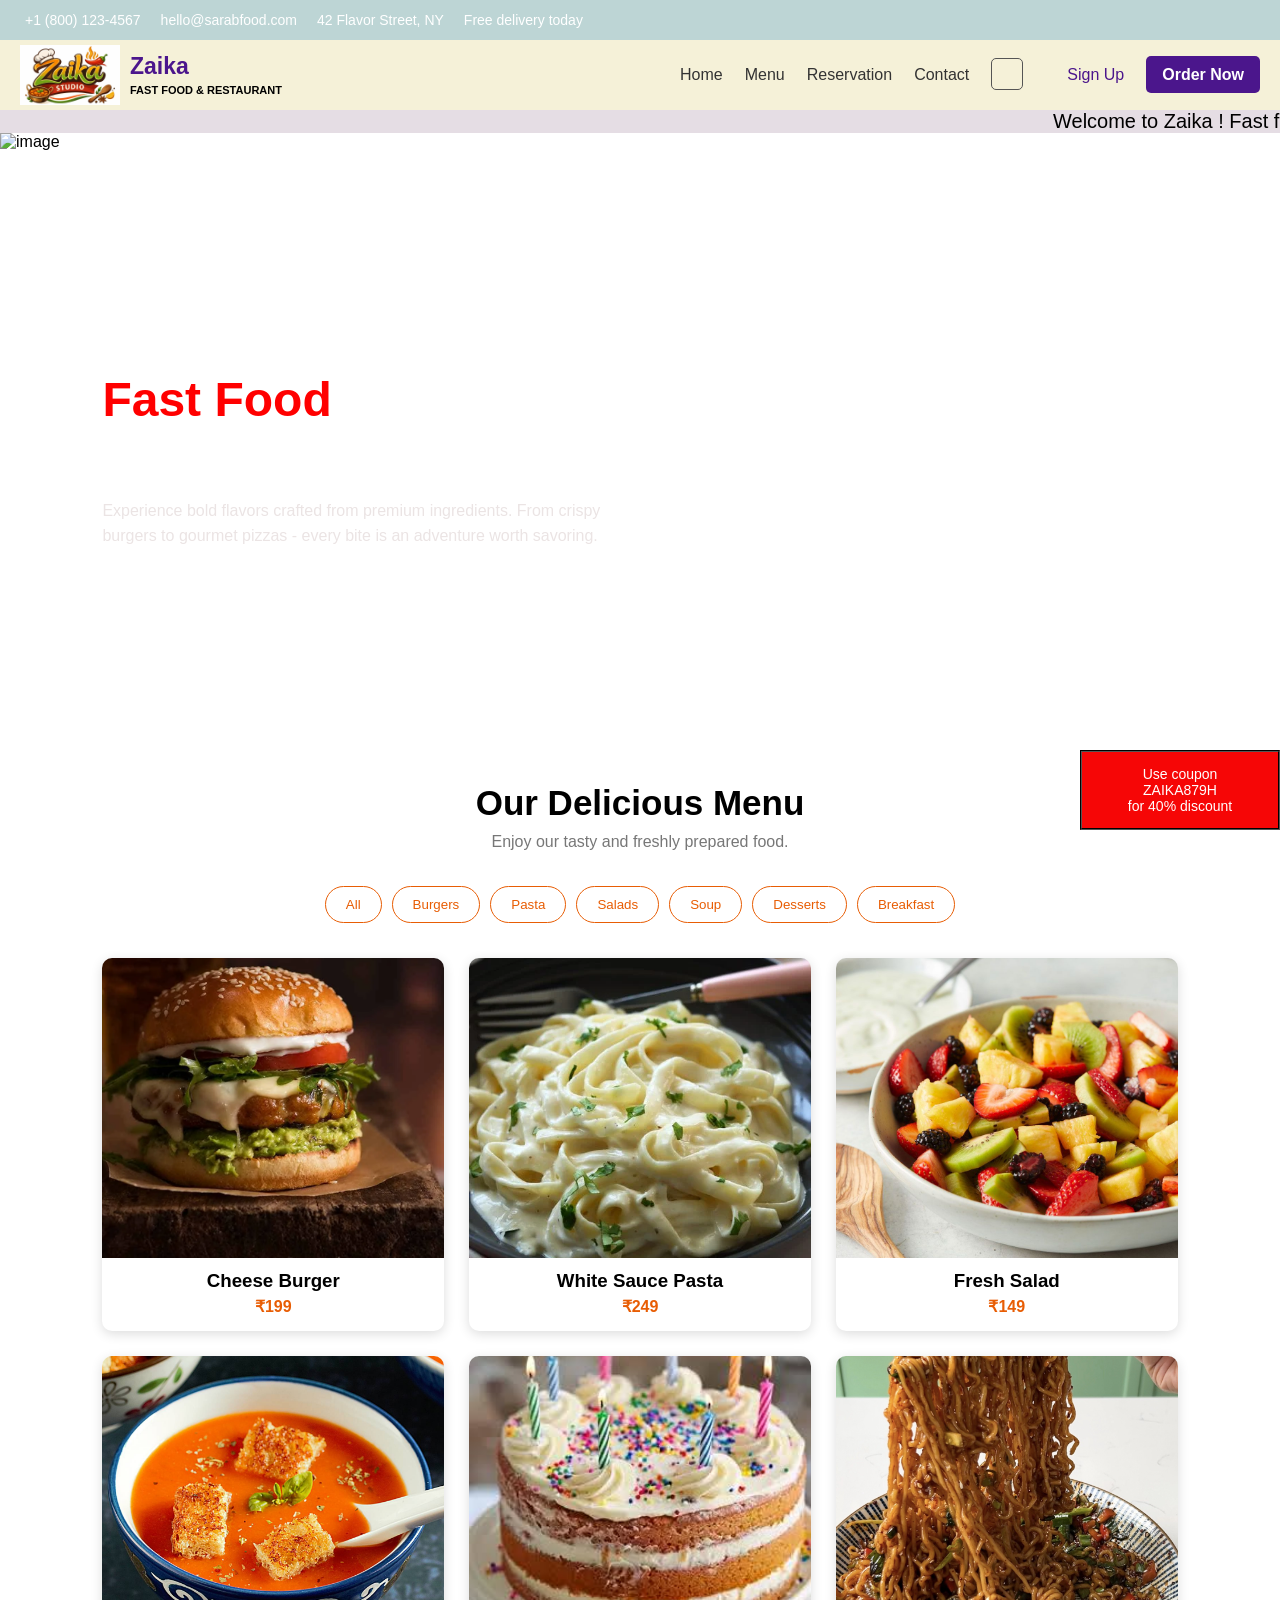
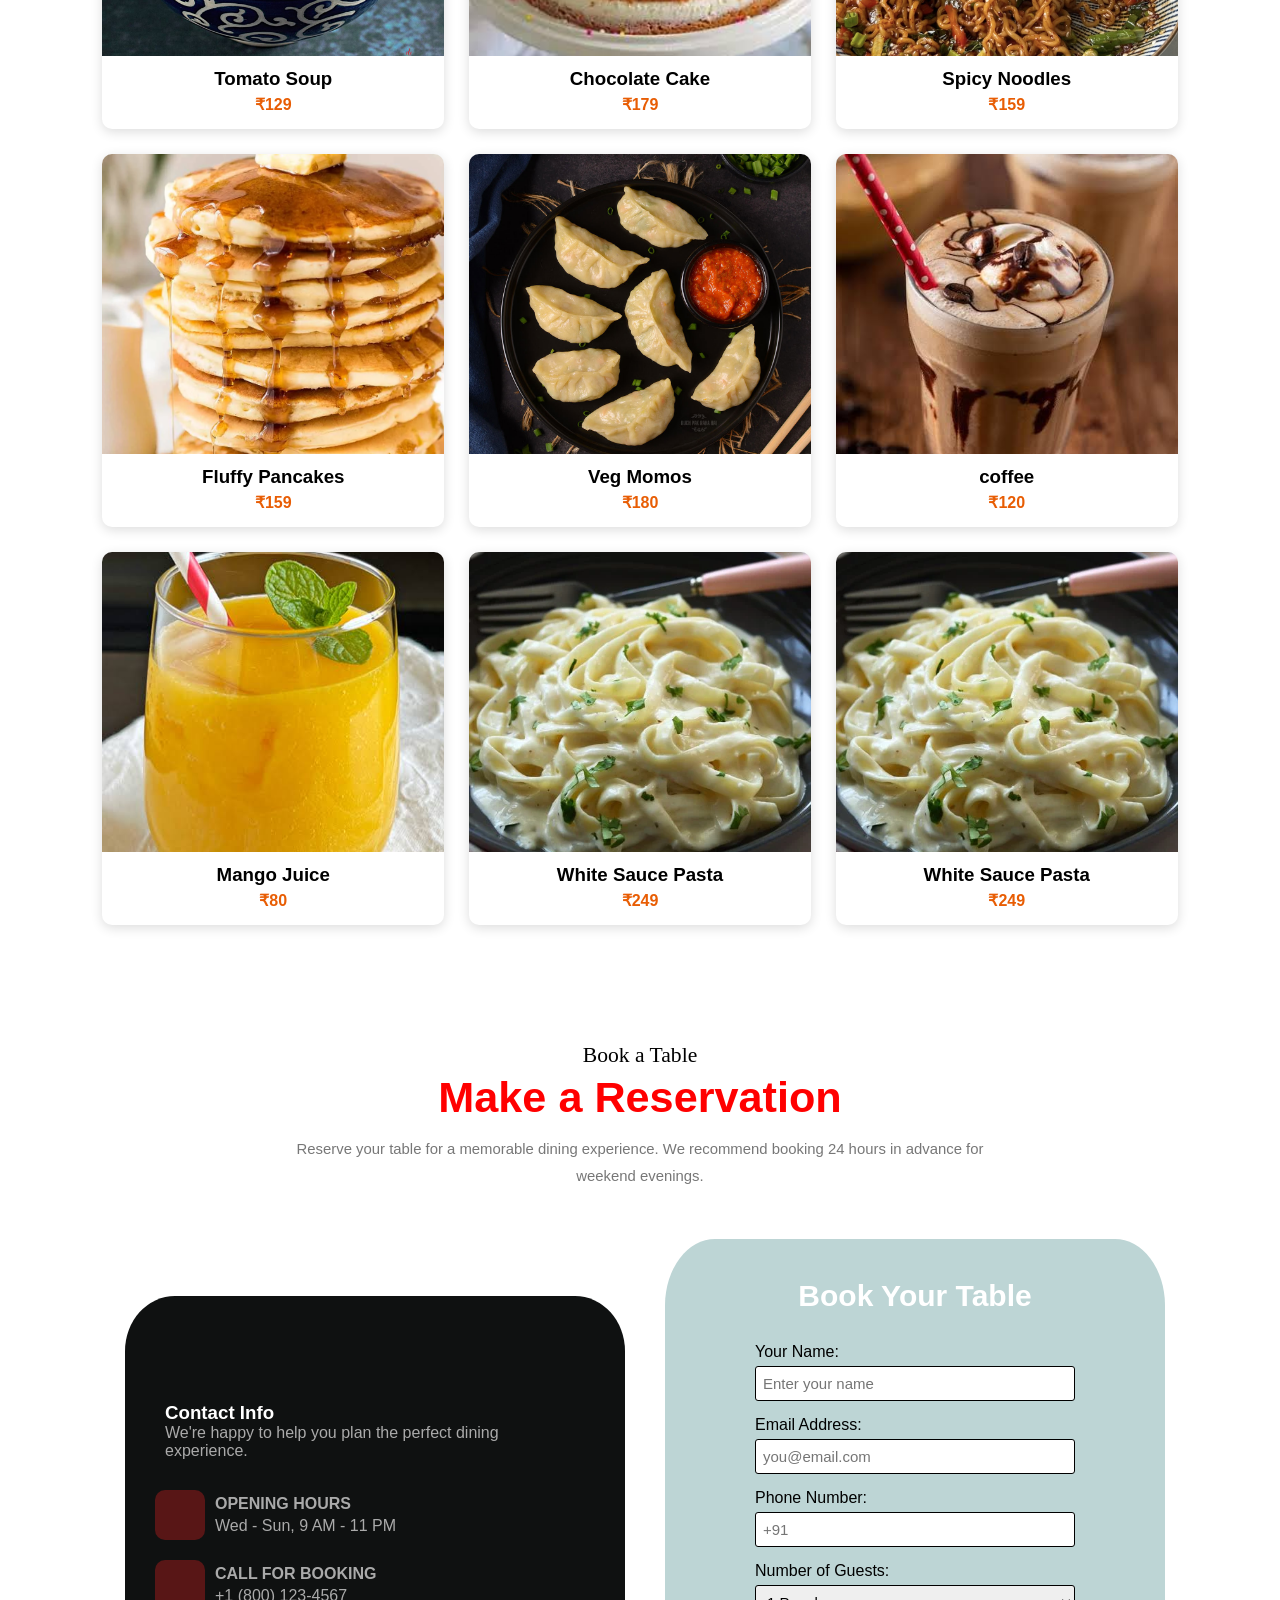
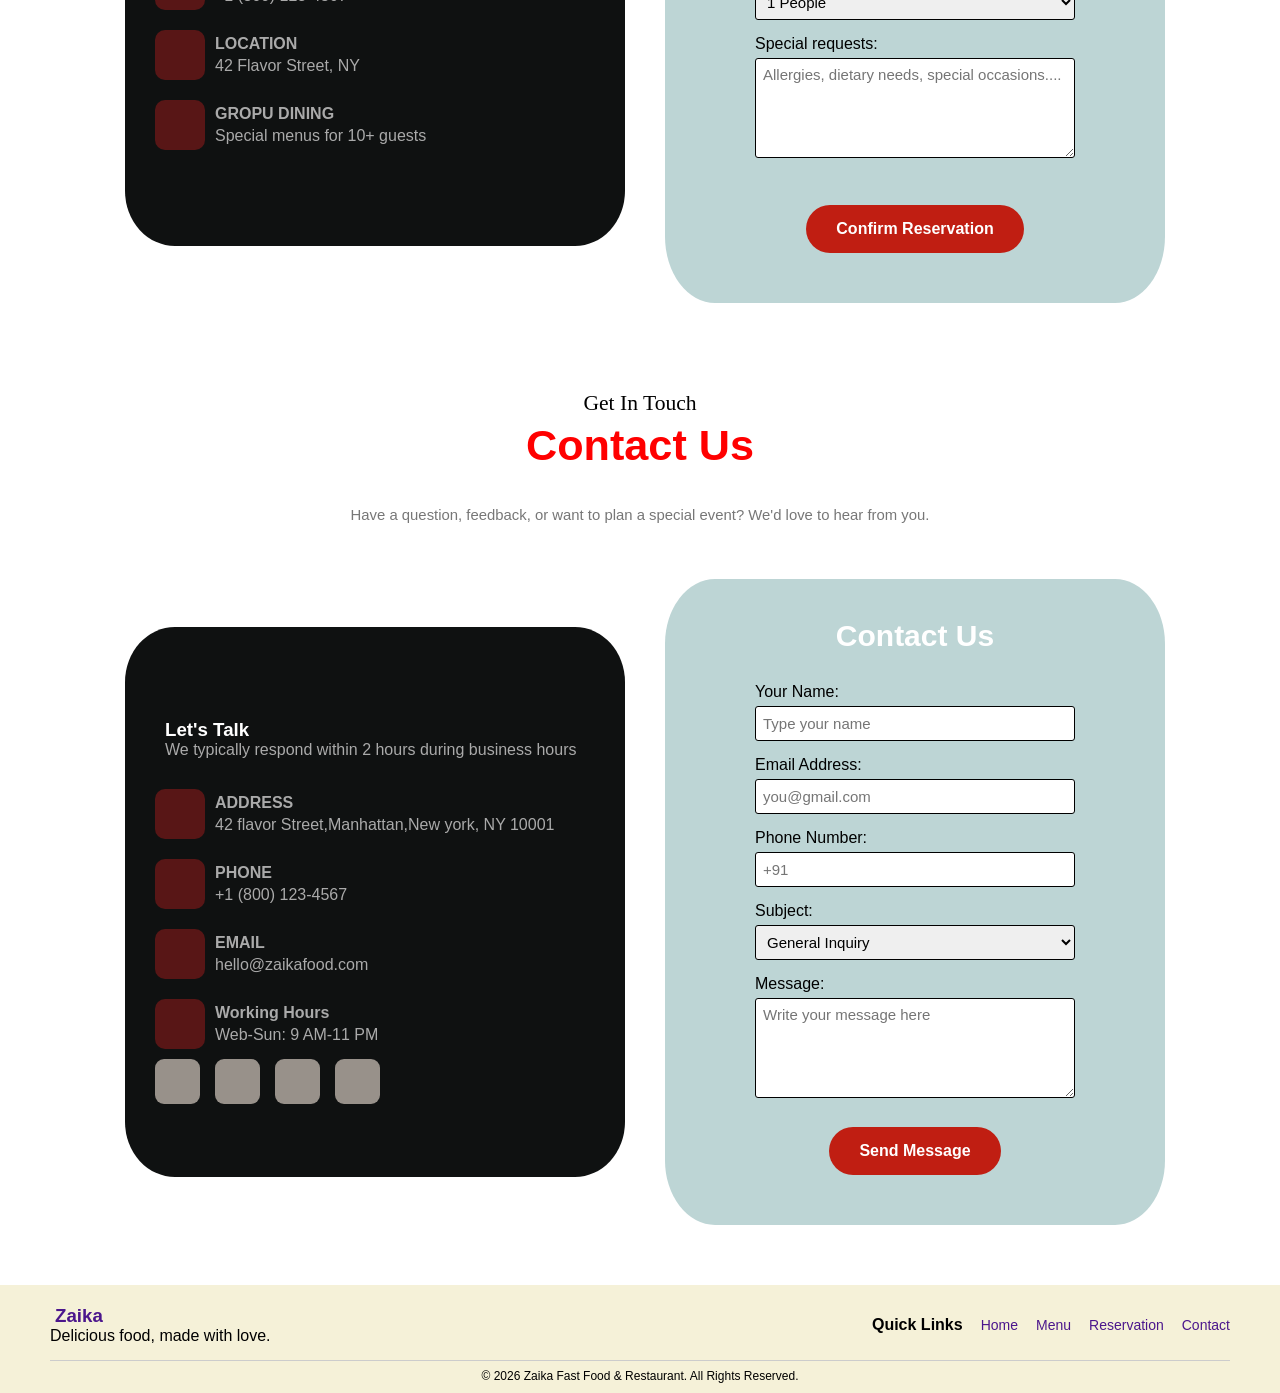
==== index.html @ ba75f05a "first commit" ====
<!DOCTYPE html>
<html lang="en">
<head>
    <meta charset="UTF-8">
    <meta name="viewport" content="width=device-width, initial-scale=1.0">
    <title>Zaika</title>
    <link rel="stylesheet" href="https://cdnjs.cloudflare.com/ajax/libs/font-awesome/7.3.1/css/all.min.css">
    <link rel="icon" href="https://zaikastudio.com/wp-content/uploads/2025/12/cropped-ziakastudio.png">
    <link rel="stylesheet" href="style2.css">
</head>
<body>

    <div class="topbar">
        <div class="container">
            <span><i class="fa-solid fa-phone"></i> +1 (800) 123-4567</span>
            <span><i class="fa-solid fa-envelope"></i> hello@sarabfood.com</span>
            <span><i class="fa-solid fa-location-dot"></i> 42 Flavor Street, NY</span>
            <span><i class="fa-solid fa-fire"></i> Free delivery today</span>
            <!-- <div id="social-icons">
                <a href="#"><i class="fa-brands fa-facebook"></i></a>
                <a href="#"><i class="fa-brands fa-instagram"></i></a>
                <a href="#"><i class="fa-brands fa-tiktok"></i></a>
                <a href="#"><i class="fa-brands fa-youtube"></i></a>
            </div> -->
        </div>
    </div>
    <nav class="navbar">
        <div class="brand">
            <div class="image"></div>
            <div>
                <h2>Zaika</h2>
                <small>FAST FOOD & RESTAURANT</small>
            </div>
        </div>
        <ul class="nav-links">
            <li><a href="#home">Home</a></li>
            <li><a href="#menu">Menu</a></li>
            <li><a href="#reservationpage">Reservation</a></li>
            <li><a href="#contactpage">Contact</a></li>
            <li><button><i class="fa-solid fa-magnifying-glass"></i></button></li>
            <li><a href="#"><i class="fa-solid fa-cart-shopping"></i></a></li>
            <li><a href="#" class="signup"><i class="fa-solid fa-user-plus"></i> Sign Up</a></li>
            <li><a href="#" class="order-btn"><i class="fa-solid fa-lock"></i> Order Now</a></li>
        </ul>
    </nav>
    <marquee behavior="" direction="" style="background-color: rgb(229, 221, 228); font-size: 20px; margin-bottom: 0px;"> Welcome to Zaika ! Fast food & Restaurant | Delicious Food | Fast Delivery | Great Taste       </marquee>
    <div id="home">
        <img src="https://static.vecteezy.com/system/resources/thumbnails/056/522/402/small/a-beautifully-arranged-dish-features-tender-meat-with-vibrant-vegetables-including-broccoli-and-orange-root-vegetables-surrounded-by-aromatic-steam-rising-from-the-plate-photo.jpeg" alt="image">
        <div id="content">
            <h1>Delicious<br> <span>Fast Food</span><br>for Every Moment</h1>
            <p>Experience bold flavors crafted from premium ingredients. From crispy burgers to gourmet pizzas - every bite is an adventure worth savoring.</p>
        </div>
    </div>
<main>
    
<section class="menu"> 
    <div id="menu"></div>
   
    <h2>Our Delicious Menu</h2>
    <p>Enjoy our tasty and freshly prepared food.</p>

    <div class="buttons">
        <button>All</button>
        <button>Burgers</button>
        <button>Pasta</button>
        <button>Salads</button>
        <button>Soup</button>
        <button>Desserts</button>
        <button>Breakfast</button>
    </div>
    <div class="food-items">
    
        <div class="food">
            <img src="photos/burger.png" alt="Burger">
            <h3>Cheese Burger</h3>
            <p>₹199</p>
        </div>
        <div class="food">
            <img src="photos/pasta.png" alt="Pasta">
            <h3>White Sauce Pasta</h3>
            <p>₹249</p>
        </div>
        <div class="food">
            <img src="photos/salad.png" alt="Salad">
            <h3>Fresh Salad</h3>
            <p>₹149</p>
        </div>
        <div class="food">
            <img src="photos/soup.png" alt="Soup">
            <h3>Tomato Soup</h3>
            <p>₹129</p>
        </div>
        <div class="food">
            <img src="photos/cake.png" alt="Cake">
            <h3>Chocolate Cake</h3>
            <p>₹179</p>
        </div>
        <div class="food">
            <img src="photos/noodles.png" alt="noodles">
            <h3>Spicy Noodles</h3>
            <p>₹159</p>
        </div>
        <div class="food">
            <img src="photos/pancake.png" alt="Pancakes">
            <h3>Fluffy Pancakes</h3>
            <p>₹159</p>
        </div>
        <div class="food">
            <img src="photos/momos.png" alt="momos">
            <h3>Veg Momos</h3>
            <p>₹180</p>
        </div>
        <div class="food">
            <img src="photos/coffee.png" alt="coffee">
            <h3>coffee</h3>
            <p>₹120</p>
        </div>
        <div class="food">
            <img src="photos/juice.png" alt="juice">
            <h3>Mango Juice</h3>
            <p>₹80</p>
        </div>
        <div class="food">
            <img src="photos/pasta.png" alt="Pasta">
            <h3>White Sauce Pasta</h3>
            <p>₹249</p>
        </div>
        <div class="food">
            <img src="photos/pasta.png" alt="Pasta">
            <h3>White Sauce Pasta</h3>
            <p>₹249</p>
        </div>
    </div>

</section>
<section>
    <div id="reservationpage">
        <div class="r_top"><br>
            <span>Book a Table</span>
            <h1>Make a Reservation</h1>
            <p>Reserve your table for a memorable dining experience. We recommend booking 24 hours in advance for weekend evenings.</p>
        </div>
        <div class="rboth">
            <div class="rbox">
                <div class="rtop">
                    <h3>Contact Info</h3>
                    <p>We're happy to help you plan the perfect dining experience.</p>
                </div>
                <div class="rinfo">
                    <div class="rinfo_icon">
                        <i class="fa-solid fa-clock"></i>
                    </div>
                    <span class="info_content">
                    <h4>OPENING HOURS</h4>
                    <P>Wed - Sun, 9 AM - 11 PM</P>
                    </span>

                </div>
                <div class="rinfo">
                    <div class="rinfo_icon">
                        <i class="fa-solid fa-phone-flip"></i>
                    </div>
                    <span class="info_content">
                    <h4>CALL FOR BOOKING</h4>
                    <P>+1 (800) 123-4567</P>
                    </span>

                </div>
                <div class="rinfo">
                    <div class="rinfo_icon">
                        <i class="fa-solid fa-location-dot"></i>
                    </div>
                    <span class="info_content">
                    <h4>LOCATION</h4>
                    <P>42 Flavor Street, NY</P>
                    </span>

                </div>
                <div class="rinfo">
                    <div class="rinfo_icon">
                        <i class="fa-solid fa-users"></i>
                    </div>
                    <span class="info_content">
                    <h4>GROPU DINING</h4>
                    <P>Special menus for 10+ guests</P>
                    </span>

                </div>

            </div>
            <div class="rform">
                <h3>Book Your Table</h3>
                <form class="rform_details">
                    <label for="name">Your Name: </label>
                    <input type="text" placeholder="Enter your name">
                    <label for="email">Email Address: </label>
                    <input type="email" placeholder="you@email.com">
                    <label for="Phone">Phone Number: </label>
                    <input type="number" placeholder="+91 ">
                    <label for="subject">Number of Guests:</label>
                    <select>
                        <option>1 People</option>
                        <option >2 People</option>
                        <option>3-4 People</option>
                        <option>5-6 People</option>
                        <option>7-10People</option>
                        <option>10+ People</option>
                    </select>
                    <!-- <label for="subject">Preffered Table:</label><br> -->
                    <!-- <select>
                        <option>Select a table</option>
                        <option >Table 101</option>
                        <option>Table 102</option>
                        <option>Table 103</option>
                        <option>Table 104</option>
                        <option>Table 105</option>
                    </select><br><br> -->
                    <label>Special requests:</label>
                    <textarea placeholder="Allergies, dietary needs, special occasions.... " style="width:320px; height:60px;"></textarea><br><br>
                    <!-- <div id="cbutton"> -->
                    <button  id="r_btn"><i class="fa-solid fa-clipboard-check"></i>Confirm Reservation</button>
                    <!-- </div> -->
                </form>

            </div>
        </div>

    </div>
</section>
<section>
    <div id="contactpage">
        <div class="contact_top"><br>
                <span>Get In Touch</span>
                <h1>Contact Us</h1><br>
                <p>Have a question, feedback, or want to plan a special event? We'd love to hear from you.</p>
        </div>
        <div class="both">
            <div class="box ">
                <div class="top">
                <h3>Let's Talk</h3>
                <p>We typically respond within 2 hours during business hours</p>
                </div>
                <div class="info">
                    <div class="info_icon">
                    <i class="fa-solid fa-location-dot"></i>
                    </div>
                    <span class="info_content">
                    <h4>ADDRESS</h4>
                    <P>42 flavor Street,Manhattan,New york, NY 10001</P>
                    </span>
                </div>
                <div class="info">
                    <div class="info_icon">
                    <i class="fa-solid fa-phone"></i></div>
                    <span class="info_content">
                    <h4>PHONE</h4>
                    <p>+1 (800) 123-4567</p>
                    </span>
                </div>
                <div class="info">
                    <div class="info_icon">
                    <i class="fa-solid fa-envelope"></i></div>
                    <span class="info_content">
                    <h4>EMAIL</h4>
                    <p>hello@zaikafood.com</p>
                    </span>
                </div>
                <div class="info">
                    <div class="info_icon">
                    <i class="fa-solid fa-clock"></i></div>
                    <span class="info_content">
                    <h4>Working Hours</h4>
                    <p>Web-Sun: 9 AM-11 PM</p>
                    </span>
                </div>
                <div class="social-icons">
                <a href="#"><i class="fa-brands fa-facebook"></i></a>
                <a href="#"><i class="fa-brands fa-instagram"></i></a>
                <a href="#"><i class="fa-brands fa-tiktok"></i></a>
                <a href="#"><i class="fa-brands fa-youtube"></i></a>
                </div>
            </div>
            <div class="form">
                <h3>Contact Us</h3>
                <form class="form_details">
    
                        <label for="name" >Your Name: </label> 
                        <input type="text" placeholder="Type your name"> 


                        <label for="email">Email Address: </label>
                        <input type="email" placeholder="you@gmail.com">
                        <label for="Phone">Phone Number: </label>
                        <input type ="tel" placeholder="+91">
                        <label for="subject" >Subject:</label>
                        <select >
                            <option>General Inquiry</option>
                            <option >Catering&Events</option>
                            <option>Feedback</option>
                            <option>Partnership</option>
                            <option>Media&Press</option>
                        </select>
                        <label >Message:</label>
                        <textarea placeholder="Write your message here" ></textarea>
                
                    

                    <!-- <div id="cbutton">/ -->
                    <button  id="btn"><i class="fa-solid fa-paper-plane" ></i>Send Message</button>
                    <!-- </div> -->
                </form>
            </div>
        </div>
    </div>
</section>
<section class="coupon">
    <div  >Use coupon<br>ZAIKA879H <br> for 40% discount</div>
</section>

</main>
<footer class="footer">
    <div class="footer-content">
        <div>
            <div class="name_icon">
            <span class="spoon"><i class="fa-solid fa-utensils"></i></span>
            <h3> Zaika</h3>
            </div>
            <p>Delicious food, made with love.</p>
        </div>
        <div class="footer-links">
            <h4>Quick Links</h4>
            <a href="#home">Home</a>
            <a href="#menu">Menu</a>
            <a href="#reservationpage">Reservation</a>
            <a href="#contactpage">Contact</a>
        </div>
    </div>
    <div class="footer-bottom">
        <p>© 2026 Zaika Fast Food & Restaurant. All Rights Reserved.</p>
    </div>
</footer>
</body>
</html>
---- style2.css ----
/* =========================================
   BASIC RESET
========================================= */

* {
    margin: 0;
    padding: 0;
    box-sizing: border-box;
    font-family: Arial, sans-serif;
}

html {
    scroll-behavior: smooth;
}

body {
    overflow-x: hidden;
}


/* =========================================
   TOP BAR
========================================= */

.topbar {
    background: #bdd5d5;
    min-height: 40px;
    color: white;
}

.container {
    min-height: 40px;
    display: flex;
    align-items: center;
    gap: 20px;
    padding: 0 25px;
    flex-wrap: wrap;
}

.container span {
    font-size: 14px;
}


/* =========================================
   SOCIAL ICONS
========================================= */

.social-icons {
    display: flex;
    gap: 15px;
    margin-left: 10px;
}

.social-icons a {
    width: 45px;
    height: 45px;
    background-color: #98918a;
    color: white;

    display: flex;
    justify-content: center;
    align-items: center;

    text-decoration: none;
    border-radius: 20%;
    font-size: 20px;

    transition: all 0.3s ease;
}

.social-icons a:hover {
    background-color: #333;
    transform: translateY(-5px);
}


/* =========================================
   NAVBAR
========================================= */

.navbar {
    min-height: 70px;
    padding: 0 20px;
    background: #f5f1d8;

    display: flex;
    align-items: center;
    justify-content: space-between;

    position: sticky;
    top: 0;
    z-index: 1000;
}

.brand {
    display: flex;
    align-items: center;
    gap: 10px;
    flex-shrink: 0;
}

.image {
    width: 100px;
    height: 60px;
    background: url("photos/logo.png");
    background-size: cover;
    background-position: center;
    background-repeat: no-repeat;
}

.brand h2 {
    color: #4b168c;
    font-size: 23px;
}

.brand small {
    font-size: 11px;
    font-weight: bold;
}

.nav-links {
    display: flex;
    align-items: center;
    gap: 22px;
    list-style: none;
    flex-wrap: wrap;
    justify-content: flex-end;
}

.nav-links a {
    color: #333;
    text-decoration: none;
    font-size: 16px;
    white-space: nowrap;
}

.nav-links a:hover {
    color: #e85d04;
}

.nav-links button {
    width: 32px;
    height: 32px;
    background: none;
    border: 1px solid #555;
    border-radius: 5px;
    cursor: pointer;
}

.signup {
    color: #4b168c !important;
}

.order-btn {
    background: #4b168c;
    color: white !important;
    padding: 10px 16px;
    border-radius: 5px;
    font-weight: bold;
}


/* =========================================
   MARQUEE
========================================= */

marquee {
    display: block;
    width: 100%;
    overflow: hidden;
}


/* =========================================
   HOME / HERO SECTION
========================================= */

#home {
    height: 600px;
    width: 100%;
    position: relative;
    overflow: hidden;
}

#home img {
    height: 600px;
    width: 100%;
    object-fit: cover;
    object-position: center;
    display: block;
}

#content {
    position: absolute;
    top: 50%;
    left: 8%;
    transform: translateY(-50%);

    color: white;
    width: 500px;
    max-width: 85%;

    z-index: 2;
}

#content h1 {
    font-size: 48px;
    line-height: 1.15;
}

#content span {
    color: red;
}

#content p {
    color: #ebe4e4;
    margin-top: 15px;
    font-size: 16px;
    line-height: 1.6;
}


/* =========================================
   MENU SECTION
========================================= */

.menu {
    text-align: center;
    padding: 50px 8%;
}

.menu h2 {
    font-size: 35px;
    margin-bottom: 10px;
}

.menu > p {
    color: #777;
}

.buttons {
    margin: 30px 0;
    display: flex;
    justify-content: center;
    flex-wrap: wrap;
}

.buttons button {
    padding: 10px 20px;
    margin: 5px;
    border: 1px solid #e85d04;
    background: white;
    color: #e85d04;
    border-radius: 20px;
    cursor: pointer;
    transition: 0.3s;
}

.buttons button:hover {
    background: #e85d04;
    color: white;
}


/* =========================================
   FOOD ITEMS
========================================= */

.food-items {
    display: grid;
    grid-template-columns: repeat(3, 1fr);
    gap: 25px;
}

.food {
    overflow: hidden;
    padding-bottom: 15px;
    border-radius: 10px;
    box-shadow: 0 3px 12px #ddd;
    transition: 0.3s ease-in-out;
    background: white;
}

.food:hover {
    box-shadow: 0px 0px 10px 3px rgb(98, 84, 84);
    transform: translateY(-10px);
}

.food img {
    width: 100%;
    height: 300px;
    object-fit: cover;
    display: block;
}

.food h3 {
    margin: 12px 0 5px;
}

.food p {
    color: #e85d04;
    font-weight: bold;
}


/* =========================================
   COUPON
========================================= */

.coupon {
    position: fixed;
    right: 0;
    bottom: 70px;

    height: 80px;
    width: 200px;

    background-color: #f60606;
    color: white;

    display: flex;
    justify-content: center;
    align-items: center;

    text-align: center;

    border: 2px solid black;
    border-style: groove;

    z-index: 999;
}

.coupon div {
    font-size: 14px;
}


/* =========================================
   CONTACT + RESERVATION SECTIONS
========================================= */

#contactpage,
#reservationpage {
    width: 100%;
    min-height: 900px;
}

.both,
.rboth {
    width: 100%;
    min-height: 600px;

    display: flex;
    gap: 30px;
    align-items: center;
    justify-content: center;

    padding: 20px 5%;
}


/* =========================================
   LEFT INFORMATION BOX
========================================= */

.box,
.rbox {
    background-color: #0f1111;

    min-height: 550px;
    width: 500px;
    max-width: 100%;

    margin: 10px;

    border-radius: 10%;
    color: white;

    padding: 20px;

    display: flex;
    flex-direction: column;
    justify-content: center;
}

.box p,
.rbox p {
    color: #aaa;
}


/* =========================================
   CONTACT / RESERVATION HEADINGS
========================================= */

.contact_top,
.r_top {
    text-align: center;
    padding: 50px 20px 30px;
}

.contact_top h1,
.r_top h1 {
    font-size: clamp(1.9rem, 4vw, 2.7rem);
    font-weight: 900;
    line-height: 1.2;
    margin-bottom: 12px;
    color: red;
}

.contact_top span,
.r_top span {
    font-family: "Dancing Script", cursive;
    font-size: 1.35rem;
    color: var(--primary);
    display: block;
    margin-bottom: 4px;
}

.contact_top p,
.r_top p {
    color: #777;
    font-size: 0.93rem;
    line-height: 1.8;

    max-width: 700px;
    margin: auto;
}


/* =========================================
   INFORMATION ITEMS
========================================= */

.info,
.rinfo {
    display: flex;
    padding: 10px;
    align-items: center;
}

.info_icon i,
.rinfo_icon i {
    width: 50px;
    height: 50px;

    background-color: rgb(88, 22, 22);
    color: rgb(179, 8, 8);

    display: flex;
    justify-content: center;
    align-items: center;

    border-radius: 20%;
    font-size: 20px;

    margin-right: 10px;
}

.info_content {
    min-width: 0;
}

.info_content h4,
.rinfo_content h4 {
    color: #aaa;
    margin-bottom: 4px;
}

.info_content p,
.rinfo .info_content p {
    word-break: break-word;
}

.top,
.rtop {
    padding: 20px;
}


/* =========================================
   SOCIAL ICON SECTION
========================================= */

#social-icons {
    display: flex;
    gap: 20px;
    margin-left: 0;
    flex-wrap: wrap;
}


/* =========================================
   CONTACT / RESERVATION FORM BOX
========================================= */

.rform,
.form {
    background-color: #bdd5d5;

    /* min-height: 550px; */
    min-height: 450px;
    width: 500px;
    max-width: 100%;

    border-radius: 10%;

    padding: 20px;
}

.form h3,
.rform h3 {
    text-align: center;
    margin: 20px 10px 30px;

    font-size: 30px;
    font-weight: 700;
    color: white;
}


/* =========================================
   FORMS
========================================= */

.form_details,
.rform_details {
    width: 100%;
    max-width: 320px;
    margin: 10px auto 30px;
}

.form_details label,
.rform_details label {
    display: block;
    margin-bottom: 5px;
}

.form_details input,
.form_details select,
.form_details textarea,
.rform_details input,
.rform_details select,
.rform_details textarea {
    width: 100%;
    height: 35px;

    font-size: 15px;
    padding: 7px;

    border: 1px solid black;
    margin-bottom: 15px;

    border-radius: 3px;
}

.form_details textarea,
.rform_details textarea {
    min-height: 100px;
    resize: vertical;
}


/* =========================================
   BUTTONS
========================================= */

#btn,
#r_btn {
    background-color: #c01e12;

    border: none;
    color: white;

    font-size: 16px;

    border-radius: 50px;
    padding: 15px 30px;

    font-weight: 600;

    display: block;

    margin: 10px auto;

    cursor: pointer;

    transition: 0.3s;
}

#btn:hover,
#r_btn:hover {
    background-color: #8f160d;
    transform: translateY(-2px);
}

#cbutton a {
    color: white;
    text-decoration: none;
}


/* =========================================
   FOOTER
========================================= */

.footer {
    margin-top: 40px;
    padding: 20px 50px 10px;
    background: #f5f1d8;
}

.footer-content {
    display: flex;
    justify-content: space-between;
    align-items: center;
    gap: 30px;
}

.footer h3 {
    color: #4b168c;
}

.footer-links {
    display: flex;
    gap: 18px;
    align-items: center;
    flex-wrap: wrap;
}

.footer-links a {
    color: #4b168c;
    text-decoration: none;
    font-size: 14px;
}

.footer-links a:hover {
    color: #e85d04;
}

.footer-bottom {
    border-top: 1px solid #ccc;
    margin-top: 15px;
    padding-top: 8px;

    text-align: center;
    font-size: 12px;
}

.name_icon {
    display: flex;
    align-items: center;
    gap: 5px;
}

.spoon {
    color: #bab5b5;
}


/* =========================================
   LARGE TABLET / SMALL LAPTOP
   1200px and below
========================================= */

@media (max-width: 1200px) {

    .navbar {
        padding: 0 15px;
    }

    .nav-links {
        gap: 15px;
    }

    .food-items {
        grid-template-columns: repeat(3, 1fr);
    }

    .both,
    .rboth {
        padding: 20px 3%;
        gap: 20px;
    }

    .box,
    .rbox,
    .form,
    .rform {
        width: 48%;
    }

}


/* =========================================
   TABLET
   768px - 991px
========================================= */

@media (max-width: 991px) {

    /* ---------- TOPBAR ---------- */

    .container {
        justify-content: center;
        gap: 12px;
        padding: 5px 15px;
    }

    .container span {
        font-size: 12px;
    }


    /* ---------- NAVBAR ---------- */

    .navbar {
        min-height: auto;
        padding: 10px 15px;

        flex-wrap: wrap;
        gap: 10px;
    }

    .brand {
        width: 100%;
        justify-content: center;
    }

    .nav-links {
        width: 100%;
        justify-content: center;
        gap: 12px;
    }

    .nav-links a {
        font-size: 14px;
    }

    .order-btn {
        padding: 8px 12px;
    }


    /* ---------- HERO ---------- */

    #home {
        height: 500px;
    }

    #home img {
        height: 500px;
    }

    #content {
        left: 7%;
        width: 80%;
    }

    #content h1 {
        font-size: 40px;
    }


    /* ---------- MENU ---------- */

    .menu {
        padding: 45px 5%;
    }

    .menu h2 {
        font-size: 32px;
    }

    .food-items {
        grid-template-columns: repeat(2, 1fr);
        gap: 20px;
    }

    .food img {
        height: 260px;
    }


    /* ---------- CONTACT + RESERVATION ---------- */

    .both,
    .rboth {
        gap: 20px;
        padding: 20px;
    }

    .box,
    .rbox {
        width: 48%;
        min-height: 500px;
        margin: 0;
    }

    .form,
    .rform {
        width: 48%;
        min-height: 500px;
        padding: 20px;
    }

    .form_details,
    .rform_details {
        width: 90%;
        max-width: 320px;
        margin: 10px auto 30px;
    }

    .form_details input,
    .form_details select,
    .form_details textarea,
    .rform_details input,
    .rform_details select,
    .rform_details textarea {
        width: 100%;
    }

    #btn,
    #r_btn {
        padding: 12px 20px;
        font-size: 14px;
    }


    /* ---------- COUPON ---------- */

    .coupon {
        width: 170px;
        height: 70px;
        font-size: 13px;
        bottom: 25px;
    }


    /* ---------- FOOTER ---------- */

    .footer {
        padding: 20px 30px 10px;
    }
}


/* =========================================
   MOBILE
   767px and below
========================================= */

@media (max-width: 767px) {

    /* ---------- TOPBAR ---------- */

    .topbar {
        min-height: auto;
    }

    .container {
        min-height: auto;
        padding: 8px 10px;

        justify-content: center;
        gap: 6px 12px;
    }

    .container span {
        font-size: 10px;
    }


    /* ---------- NAVBAR ---------- */

    .navbar {
        padding: 8px 10px;
        gap: 10px;

        position: sticky;
        top: 0;
    }

    .brand {
        width: 100%;
        justify-content: center;
    }

    .image {
        width: 70px;
        height: 48px;
    }

    .brand h2 {
        font-size: 20px;
    }

    .brand small {
        font-size: 9px;
    }

    .nav-links {
        width: 100%;

        display: flex;
        justify-content: center;
        align-items: center;

        gap: 7px 12px;
        flex-wrap: wrap;
    }

    .nav-links a {
        font-size: 12px;
    }

    .nav-links button {
        width: 28px;
        height: 28px;
    }

    .order-btn {
        padding: 7px 10px;
        font-size: 12px;
    }


    /* ---------- MARQUEE ---------- */

    marquee {
        font-size: 15px !important;
        line-height: 30px;
    }


    /* ---------- HERO ---------- */

    #home {
        height: 430px;
    }

    #home img {
        height: 430px;
        object-fit: cover;
    }

    #content {
        left: 5%;
        width: 90%;
        max-width: 90%;
        top: 50%;
    }

    #content h1 {
        font-size: 32px;
        line-height: 1.15;
    }

    #content p {
        font-size: 13px;
        line-height: 1.5;
        margin-top: 12px;
    }


    /* ---------- MENU ---------- */

    .menu {
        padding: 40px 5%;
    }

    .menu h2 {
        font-size: 28px;
    }

    .menu > p {
        font-size: 14px;
    }

    .buttons {
        margin: 20px 0;
        gap: 3px;
    }

    .buttons button {
        padding: 8px 14px;
        margin: 3px;
        font-size: 13px;
    }

    .food-items {
        grid-template-columns: 1fr;
        gap: 20px;
    }

    .food img {
        height: 250px;
    }


    /* ---------- COUPON ---------- */

    .coupon {
        width: 145px;
        height: 60px;

        right: 0;
        bottom: 15px;

        font-size: 11px;

        border-width: 1px;
    }

    .coupon div {
        font-size: 11px;
    }


    /* ---------- CONTACT + RESERVATION ---------- */

    #contactpage,
    #reservationpage {
        min-height: auto;
    }

    .contact_top,
    .r_top {
        padding: 40px 15px 20px;
    }

    .contact_top h1,
    .r_top h1 {
        font-size: 30px;
    }

    .contact_top span,
    .r_top span {
        font-size: 20px;
    }

    .contact_top p,
    .r_top p {
        font-size: 13px;
        line-height: 1.6;
    }

    .both,
    .rboth {
        min-height: auto;

        display: flex;
        flex-direction: column;

        gap: 25px;

        padding: 20px 5%;
    }


    /* ---------- INFORMATION BOX ---------- */

    .box,
    .rbox {
        width: 100%;
        max-width: 500px;

        min-height: auto;
        margin: 0;

        border-radius: 25px;

        padding: 25px 20px;
    }

    .top,
    .rtop {
        padding: 10px;
    }

    .info,
    .rinfo {
        padding: 9px 0;
    }

    .info_icon i,
    .rinfo_icon i {
        width: 42px;
        height: 42px;
        font-size: 17px;
        flex-shrink: 0;
    }

    .info_content h4,
    .rinfo_content h4 {
        font-size: 13px;
    }

    .info_content p,
    .rinfo_content p {
        font-size: 13px;
        line-height: 1.4;
    }


    /* ---------- FORM BOX ---------- */

    .form,
    .rform {
        width: 100%;
        max-width: 500px;

        min-width: 0;
        min-height: auto;

        border-radius: 25px;

        padding: 20px;
    }

    .form h3,
    .rform h3 {
        font-size: 25px;
        margin: 10px 10px 25px;
    }

    .form_details,
    .rform_details {
        width: 100%;
        max-width: 100%;

        margin: 10px auto 25px;

        position: static;
    }

    .form_details input,
    .form_details select,
    .form_details textarea,
    .rform_details input,
    .rform_details select,
    .rform_details textarea {
        width: 100%;
        max-width: 100%;
    }

    .form_details textarea,
    .rform_details textarea {
        min-height: 100px;
    }

    /* Your HTML has inline width on reservation textarea.
       !important is used here so it becomes responsive. */

    .rform_details textarea {
        width: 100% !important;
        height: 100px !important;
    }


    /* ---------- BUTTONS ---------- */

    #btn,
    #r_btn {
        width: 100%;
        max-width: 280px;

        justify-content: center;
        align-items: center;

        margin: 10px auto;

        padding: 13px 15px;
        font-size: 14px;
    }


    /* ---------- SOCIAL ICONS ---------- */

    #social-icons,
    .social-icons {
        justify-content: center;
        flex-wrap: wrap;
    }


    /* ---------- FOOTER ---------- */

    .footer {
        padding: 25px 15px 10px;
        margin-top: 30px;
    }

    .footer-content {
        flex-direction: column;
        text-align: center;
        gap: 20px;
    }

    .footer-links {
        justify-content: center;
        gap: 12px;
        flex-wrap: wrap;
    }

    .footer-links a {
        font-size: 13px;
    }

    .footer-bottom {
        font-size: 10px;
        line-height: 1.5;
    }
}


/* =========================================
   SMALL MOBILE
   480px and below
========================================= */

@media (max-width: 480px) {

    /* ---------- TOPBAR ---------- */

    .container {
        padding: 6px 5px;
        gap: 5px 8px;
    }

    .container span {
        font-size: 9px;
    }


    /* ---------- NAVBAR ---------- */

    .navbar {
        padding: 7px 5px;
    }

    .image {
        width: 60px;
        height: 42px;
    }

    .brand h2 {
        font-size: 18px;
    }

    .brand small {
        font-size: 8px;
    }

    .nav-links {
        gap: 6px 8px;
    }

    .nav-links a {
        font-size: 11px;
    }

    .nav-links button {
        width: 26px;
        height: 26px;
    }

    .order-btn {
        padding: 6px 8px;
        font-size: 11px;
    }


    /* ---------- MARQUEE ---------- */

    marquee {
        font-size: 13px !important;
        line-height: 27px;
    }


    /* ---------- HERO ---------- */

    #home,
    #home img {
        height: 380px;
    }

    #content {
        left: 5%;
        width: 90%;
    }

    #content h1 {
        font-size: 26px;
    }

    #content p {
        font-size: 12px;
        line-height: 1.5;
    }


    /* ---------- MENU ---------- */

    .menu {
        padding: 30px 4%;
    }

    .menu h2 {
        font-size: 25px;
    }

    .menu > p {
        font-size: 13px;
    }

    .buttons {
        gap: 2px;
    }

    .buttons button {
        padding: 7px 10px;
        font-size: 11px;
        margin: 3px 2px;
    }

    .food-items {
        gap: 18px;
    }

    .food img {
        height: 220px;
    }

    .food h3 {
        font-size: 17px;
    }

    .food p {
        font-size: 14px;
    }


    /* ---------- COUPON ---------- */

    .coupon {
        width: 120px;
        height: 52px;

        bottom: 10px;

        font-size: 9px;
    }

    .coupon div {
        font-size: 9px;
    }


    /* ---------- CONTACT / RESERVATION ---------- */

    .contact_top,
    .r_top {
        padding: 30px 12px 15px;
    }

    .contact_top h1,
    .r_top h1 {
        font-size: 26px;
    }

    .contact_top p,
    .r_top p {
        font-size: 12px;
    }

    .both,
    .rboth {
        padding: 15px 4%;
        gap: 20px;
    }


    /* ---------- INFO BOX ---------- */

    .box,
    .rbox {
        padding: 20px 15px;
        border-radius: 20px;
    }

    .box h3,
    .rbox h3 {
        font-size: 19px;
    }

    .box p,
    .rbox p {
        font-size: 13px;
        line-height: 1.5;
    }

    .info,
    .rinfo {
        padding: 8px 0;
    }

    .info_icon i,
    .rinfo_icon i {
        width: 38px;
        height: 38px;
        font-size: 15px;
        margin-right: 8px;
    }

    .info_content h4,
    .rinfo_content h4 {
        font-size: 11px;
    }

    .info_content p,
    .rinfo_content p {
        font-size: 11px;
    }


    /* ---------- FORMS ---------- */

    .form,
    .rform {
        padding: 18px 12px;
        border-radius: 20px;
    }

    .form h3,
    .rform h3 {
        font-size: 22px;
        margin-bottom: 20px;
    }

    .form_details,
    .rform_details {
        width: 100%;
    }

    .form_details label,
    .rform_details label {
        font-size: 13px;
    }

    .form_details input,
    .form_details select,
    .form_details textarea,
    .rform_details input,
    .rform_details select,
    .rform_details textarea {
        font-size: 13px;
    }

    #btn,
    #r_btn {
        width: 100%;
        max-width: 240px;
        font-size: 13px;
        padding: 12px 10px;
    }


    /* ---------- FOOTER ---------- */

    .footer {
        padding: 20px 10px 8px;
    }

    .footer-links {
        gap: 8px;
    }

    .footer-links a {
        font-size: 11px;
    }

    .footer-bottom {
        font-size: 9px;
    }
}


/* =========================================
   VERY SMALL PHONES
   360px and below
========================================= */

@media (max-width: 360px) {

    .container span {
        font-size: 8px;
    }

    .brand h2 {
        font-size: 16px;
    }

    .brand small {
        font-size: 7px;
    }

    .nav-links {
        gap: 5px;
    }

    .nav-links a {
        font-size: 10px;
    }

    .order-btn {
        padding: 5px 6px;
        font-size: 10px;
    }

    #home,
    #home img {
        height: 350px;
    }

    #content h1 {
        font-size: 23px;
    }

    #content p {
        font-size: 11px;
    }

    .menu h2 {
        font-size: 22px;
    }

    .buttons button {
        padding: 6px 8px;
        font-size: 10px;
    }

    .food img {
        height: 200px;
    }

    .coupon {
        width: 105px;
        height: 48px;
    }

    .coupon div {
        font-size: 8px;
    }
}
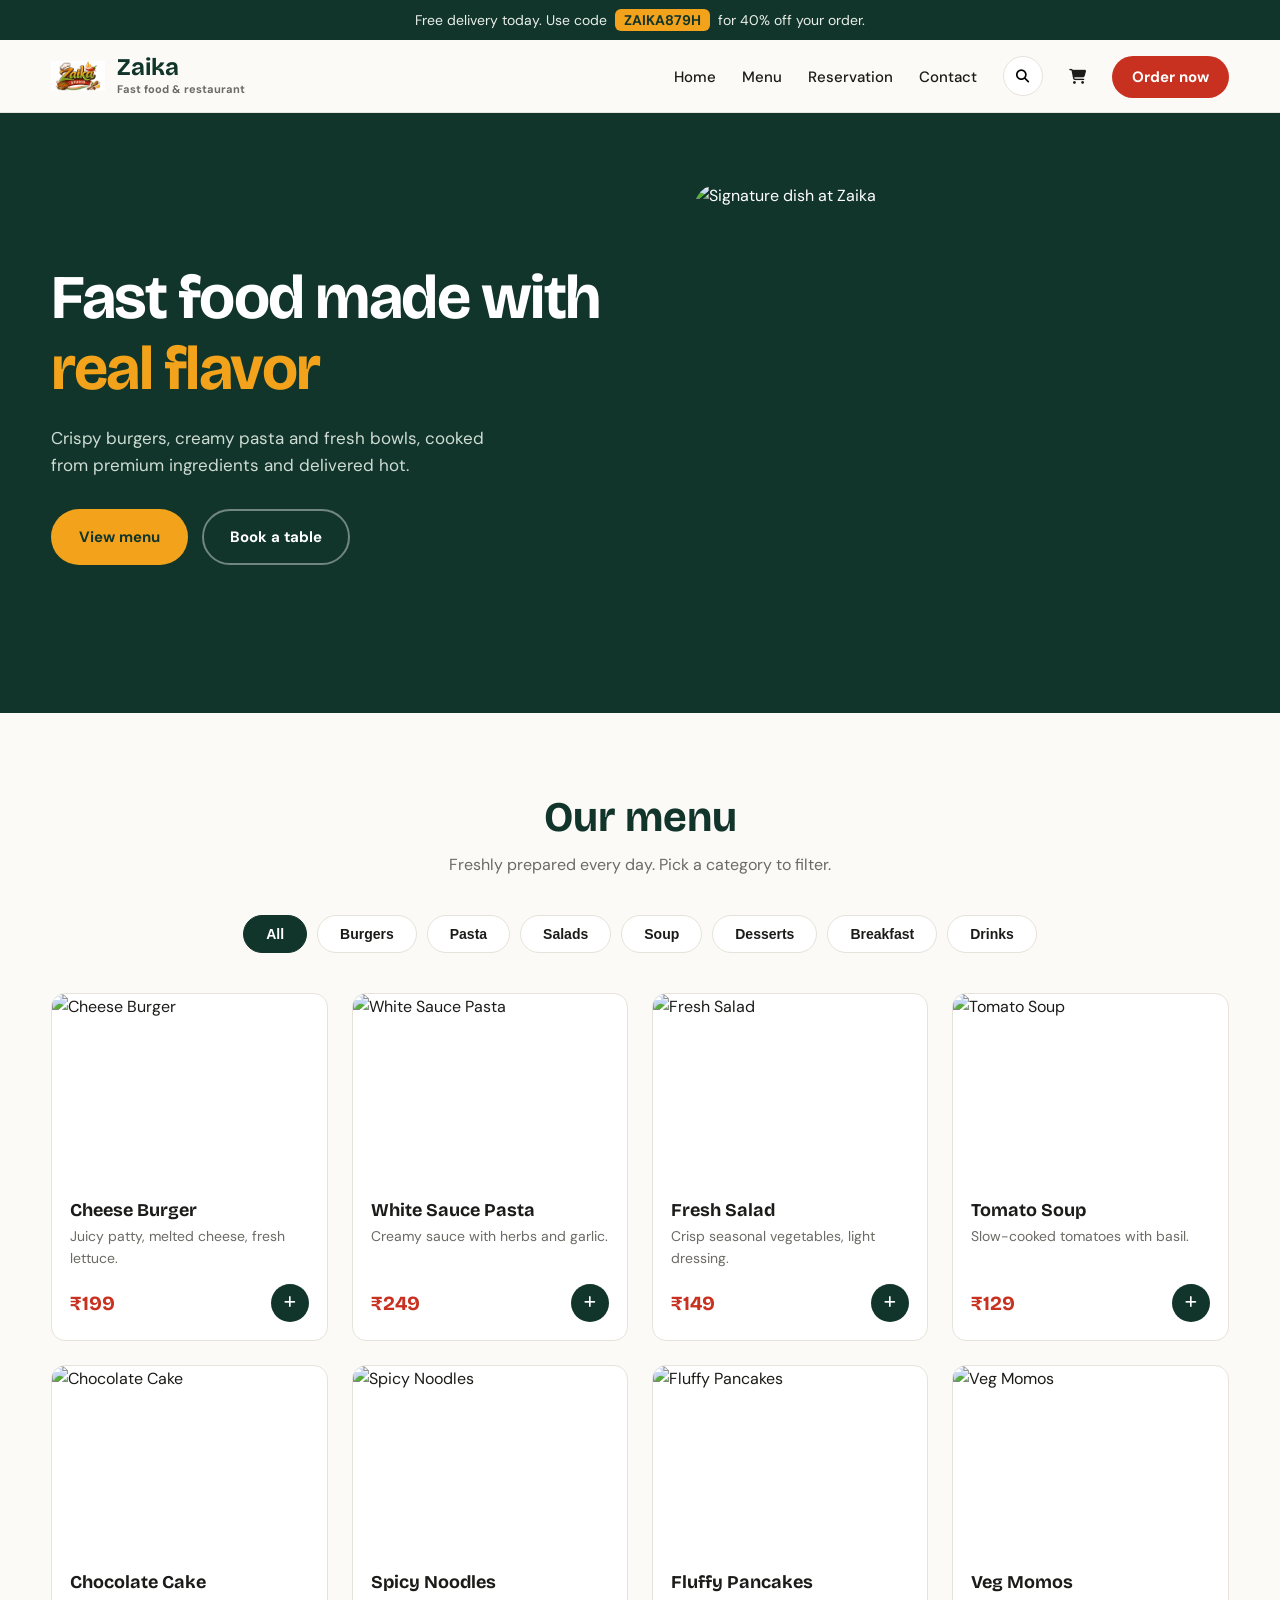
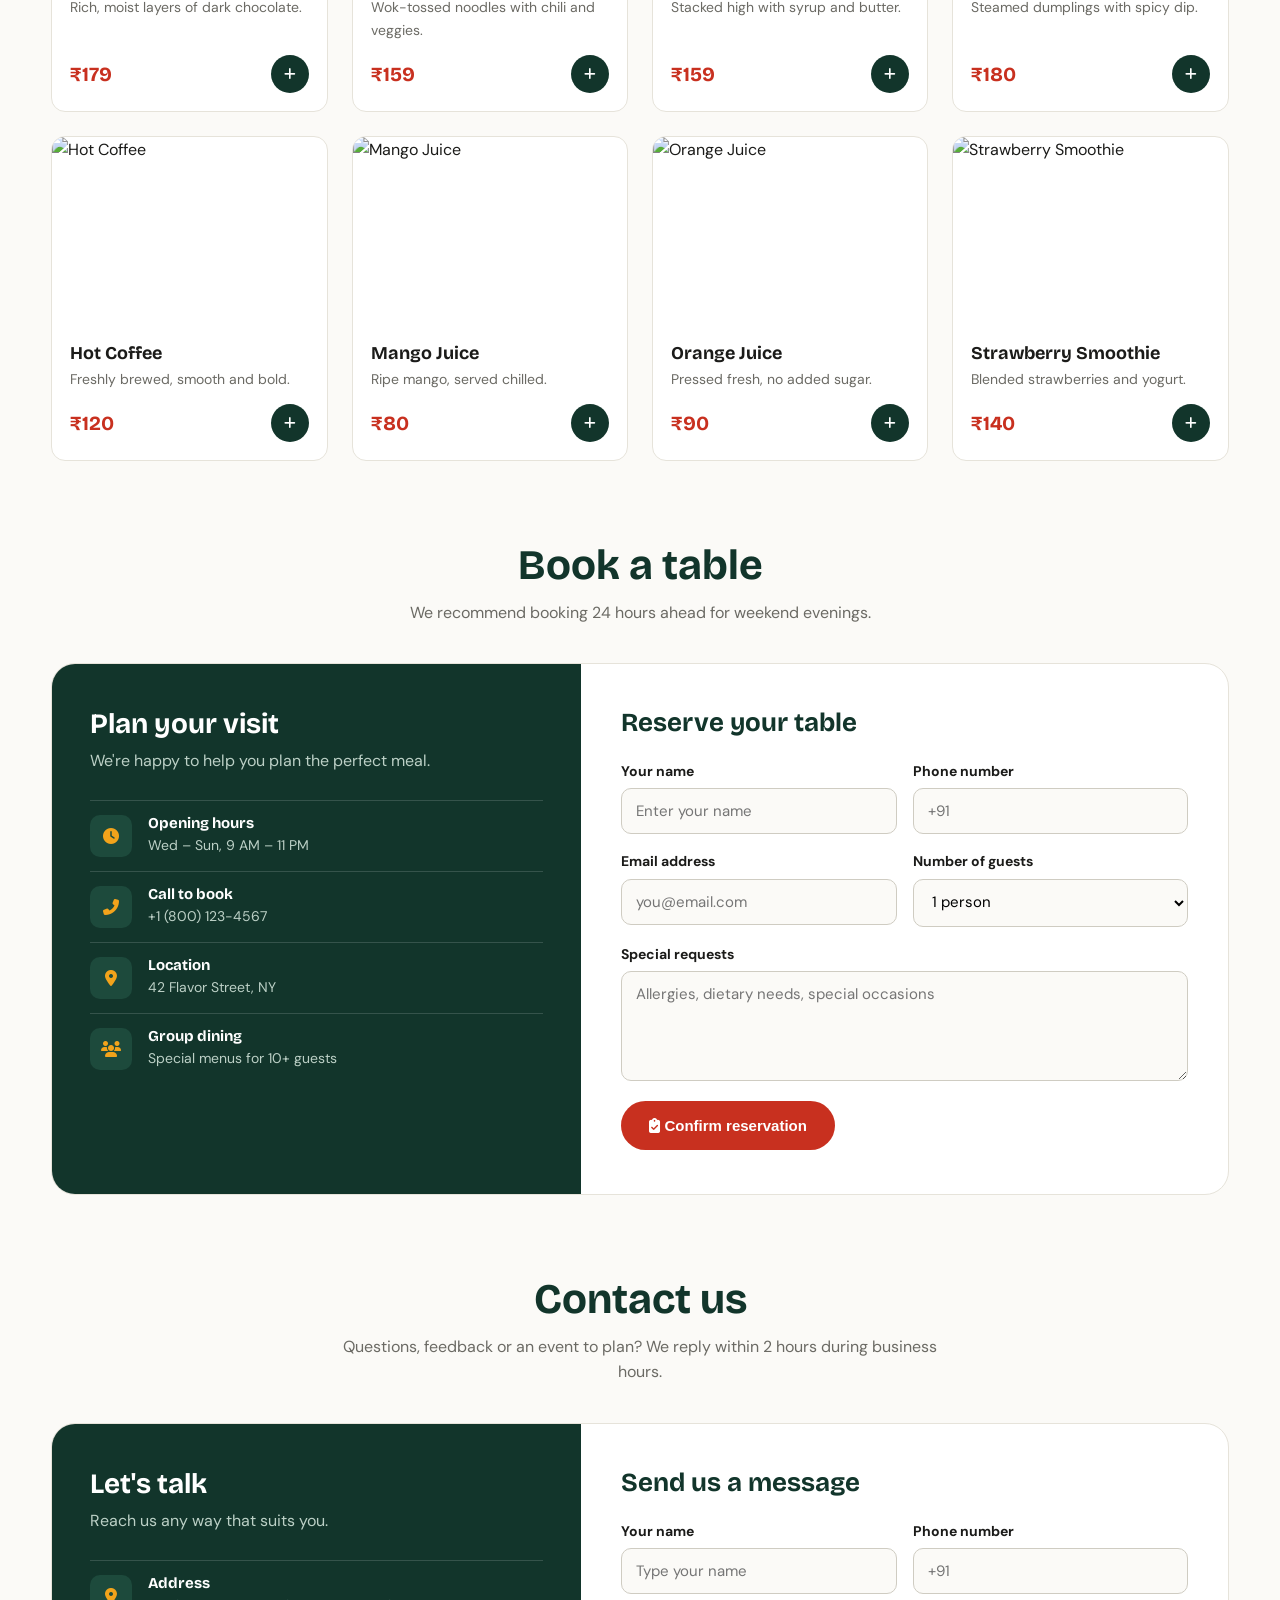
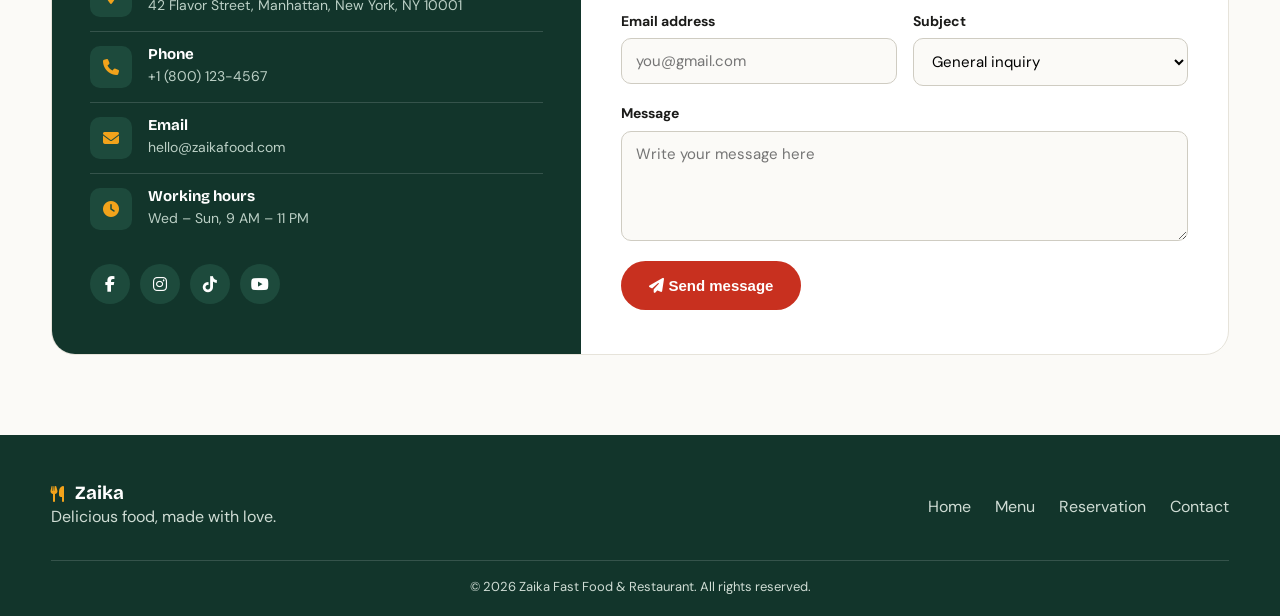
==== commit 71033637: "Redesign Zaika page: new cards, layout and CSS" ====
--- a/index.html
+++ b/index.html
@@ -1,343 +1,365 @@
 <!DOCTYPE html>
 <html lang="en">
+
 <head>
     <meta charset="UTF-8">
     <meta name="viewport" content="width=device-width, initial-scale=1.0">
-    <title>Zaika</title>
-    <link rel="stylesheet" href="https://cdnjs.cloudflare.com/ajax/libs/font-awesome/7.3.1/css/all.min.css">
+    <title>Zaika | Fast Food & Restaurant</title>
+    <link rel="preconnect" href="https://fonts.googleapis.com">
+    <link rel="preconnect" href="https://fonts.gstatic.com" crossorigin>
+    <link
+        href="https://fonts.googleapis.com/css2?family=Bricolage+Grotesque:wght@600;700;800&family=DM+Sans:wght@400;500;600;700&display=swap"
+        rel="stylesheet">
+    <link rel="stylesheet" href="https://cdnjs.cloudflare.com/ajax/libs/font-awesome/6.5.1/css/all.min.css">
     <link rel="icon" href="https://zaikastudio.com/wp-content/uploads/2025/12/cropped-ziakastudio.png">
     <link rel="stylesheet" href="style2.css">
 </head>
+
 <body>
 
-    <div class="topbar">
-        <div class="container">
-            <span><i class="fa-solid fa-phone"></i> +1 (800) 123-4567</span>
-            <span><i class="fa-solid fa-envelope"></i> hello@sarabfood.com</span>
-            <span><i class="fa-solid fa-location-dot"></i> 42 Flavor Street, NY</span>
-            <span><i class="fa-solid fa-fire"></i> Free delivery today</span>
-            <!-- <div id="social-icons">
-                <a href="#"><i class="fa-brands fa-facebook"></i></a>
-                <a href="#"><i class="fa-brands fa-instagram"></i></a>
-                <a href="#"><i class="fa-brands fa-tiktok"></i></a>
-                <a href="#"><i class="fa-brands fa-youtube"></i></a>
-            </div> -->
+    <div class="promo">Free delivery today. Use code <b>ZAIKA879H</b> for 40% off your order.</div>
+
+    <header class="navbar">
+        <div class="wrap nav-inner">
+            <a href="#home" class="brand">
+                <div class="image"></div>
+                <div>
+                    <h2>Zaika</h2><small>Fast food & restaurant</small>
+                </div>
+            </a>
+            <ul class="nav-links">
+                <li><a href="#home">Home</a></li>
+                <li><a href="#menu">Menu</a></li>
+                <li><a href="#reservationpage">Reservation</a></li>
+                <li><a href="#contactpage">Contact</a></li>
+                <li><button class="icon-btn" aria-label="Search"><i class="fa-solid fa-magnifying-glass"></i></button>
+                </li>
+                <li><a href="#" aria-label="Cart"><i class="fa-solid fa-cart-shopping"></i></a></li>
+                <li><a href="#" class="order-btn">Order now</a></li>
+            </ul>
         </div>
-    </div>
-    <nav class="navbar">
-        <div class="brand">
-            <div class="image"></div>
-            <div>
-                <h2>Zaika</h2>
-                <small>FAST FOOD & RESTAURANT</small>
+    </header>
+
+    <main>
+        <section id="home">
+            <div class="wrap hero">
+                <div>
+                    <h1>Fast food made with <span>real flavor</span></h1>
+                    <p>Crispy burgers, creamy pasta and fresh bowls, cooked from premium ingredients and delivered hot.
+                    </p>
+                    <div class="hero-actions">
+                        <a href="#menu" class="btn btn-primary">View menu</a>
+                        <a href="#reservationpage" class="btn btn-ghost">Book a table</a>
+                    </div>
+                </div>
+                <div class="hero-img">
+                    <img src="https://images.unsplash.com/photo-1544025162-d76694265947?auto=format&fit=crop&w=1200&q=80"
+                        alt="Signature dish at Zaika">
+                </div>
+            </div>
+        </section>
+
+        <section class="section" id="menu">
+            <div class="wrap">
+                <div class="section-head">
+                    <h2>Our menu</h2>
+                    <p>Freshly prepared every day. Pick a category to filter.</p>
+                </div>
+                <div class="buttons">
+                    <button class="active">All</button>
+                    <button>Burgers</button>
+                    <button>Pasta</button>
+                    <button>Salads</button>
+                    <button>Soup</button>
+                    <button>Desserts</button>
+                    <button>Breakfast</button>
+                    <button>Drinks</button>
+                </div>
+
+                <div class="food-items">
+                    <article class="food">
+                        <img src="https://images.unsplash.com/photo-1568901346375-23c9450c58cd?auto=format&fit=crop&w=600&q=80"
+                            alt="Cheese Burger" loading="lazy">
+                        <div class="food-body">
+                            <h3>Cheese Burger</h3>
+                            <p class="desc">Juicy patty, melted cheese, fresh lettuce.</p>
+                            <div class="food-foot"><span class="price">₹199</span><button class="add"
+                                    aria-label="Add Cheese Burger"><i class="fa-solid fa-plus"></i></button></div>
+                        </div>
+                    </article>
+                    <article class="food">
+                        <img src="https://images.unsplash.com/photo-1568901346375-23c9450c58cd?auto=format&fit=crop&w=600&q=80"
+                            alt="White Sauce Pasta" loading="lazy">
+                        <div class="food-body">
+                            <h3>White Sauce Pasta</h3>
+                            <p class="desc">Creamy sauce with herbs and garlic.</p>
+                            <div class="food-foot"><span class="price">₹249</span><button class="add"
+                                    aria-label="Add White Sauce Pasta"><i class="fa-solid fa-plus"></i></button></div>
+                        </div>
+                    </article>
+                    <article class="food">
+                        <img src="https://images.unsplash.com/photo-1512621776951-a57141f2eefd?auto=format&fit=crop&w=600&q=80"
+                            alt="Fresh Salad" loading="lazy">
+                        <div class="food-body">
+                            <h3>Fresh Salad</h3>
+                            <p class="desc">Crisp seasonal vegetables, light dressing.</p>
+                            <div class="food-foot"><span class="price">₹149</span><button class="add"
+                                    aria-label="Add Fresh Salad"><i class="fa-solid fa-plus"></i></button></div>
+                        </div>
+                    </article>
+                    <article class="food">
+                        <img src="https://images.unsplash.com/photo-1547592166-23ac45744acd?auto=format&fit=crop&w=600&q=80"
+                            alt="Tomato Soup" loading="lazy">
+                        <div class="food-body">
+                            <h3>Tomato Soup</h3>
+                            <p class="desc">Slow-cooked tomatoes with basil.</p>
+                            <div class="food-foot"><span class="price">₹129</span><button class="add"
+                                    aria-label="Add Tomato Soup"><i class="fa-solid fa-plus"></i></button></div>
+                        </div>
+                    </article>
+                    <article class="food">
+                        <img src="https://images.unsplash.com/photo-1578985545062-69928b1d9587?auto=format&fit=crop&w=600&q=80"
+                            alt="Chocolate Cake" loading="lazy">
+                        <div class="food-body">
+                            <h3>Chocolate Cake</h3>
+                            <p class="desc">Rich, moist layers of dark chocolate.</p>
+                            <div class="food-foot"><span class="price">₹179</span><button class="add"
+                                    aria-label="Add Chocolate Cake"><i class="fa-solid fa-plus"></i></button></div>
+                        </div>
+                    </article>
+                    <article class="food">
+                        <img src="https://images.unsplash.com/photo-1569718212165-3a8278d5f624?auto=format&fit=crop&w=600&q=80"
+                            alt="Spicy Noodles" loading="lazy">
+                        <div class="food-body">
+                            <h3>Spicy Noodles</h3>
+                            <p class="desc">Wok-tossed noodles with chili and veggies.</p>
+                            <div class="food-foot"><span class="price">₹159</span><button class="add"
+                                    aria-label="Add Spicy Noodles"><i class="fa-solid fa-plus"></i></button></div>
+                        </div>
+                    </article>
+                    <article class="food">
+                        <img src="https://images.unsplash.com/photo-1528207776546-365bb710ee93?auto=format&fit=crop&w=600&q=80"
+                            alt="Fluffy Pancakes" loading="lazy">
+                        <div class="food-body">
+                            <h3>Fluffy Pancakes</h3>
+                            <p class="desc">Stacked high with syrup and butter.</p>
+                            <div class="food-foot"><span class="price">₹159</span><button class="add"
+                                    aria-label="Add Fluffy Pancakes"><i class="fa-solid fa-plus"></i></button></div>
+                        </div>
+                    </article>
+                    <article class="food">
+                        <img src="https://images.unsplash.com/photo-1625220194771-7ebdea0b70b9?auto=format&fit=crop&w=600&q=80"
+                            alt="Veg Momos" loading="lazy">
+                        <div class="food-body">
+                            <h3>Veg Momos</h3>
+                            <p class="desc">Steamed dumplings with spicy dip.</p>
+                            <div class="food-foot"><span class="price">₹180</span><button class="add"
+                                    aria-label="Add Veg Momos"><i class="fa-solid fa-plus"></i></button></div>
+                        </div>
+                    </article>
+                    <article class="food">
+                        <img src="https://images.unsplash.com/photo-1509042239860-f550ce710b93?auto=format&fit=crop&w=600&q=80"
+                            alt="Hot Coffee" loading="lazy">
+                        <div class="food-body">
+                            <h3>Hot Coffee</h3>
+                            <p class="desc">Freshly brewed, smooth and bold.</p>
+                            <div class="food-foot"><span class="price">₹120</span><button class="add"
+                                    aria-label="Add Hot Coffee"><i class="fa-solid fa-plus"></i></button></div>
+                        </div>
+                    </article>
+                    <article class="food">
+                        <img src="https://images.unsplash.com/photo-1546173159-315724a31696?auto=format&fit=crop&w=600&q=80"
+                            alt="Mango Juice" loading="lazy">
+                        <div class="food-body">
+                            <h3>Mango Juice</h3>
+                            <p class="desc">Ripe mango, served chilled.</p>
+                            <div class="food-foot"><span class="price">₹80</span><button class="add"
+                                    aria-label="Add Mango Juice"><i class="fa-solid fa-plus"></i></button></div>
+                        </div>
+                    </article>
+                    <article class="food">
+                        <img src="https://images.unsplash.com/photo-1613478223719-2ab802602423?auto=format&fit=crop&w=600&q=80"
+                            alt="Orange Juice" loading="lazy">
+                        <div class="food-body">
+                            <h3>Orange Juice</h3>
+                            <p class="desc">Pressed fresh, no added sugar.</p>
+                            <div class="food-foot"><span class="price">₹90</span><button class="add"
+                                    aria-label="Add Orange Juice"><i class="fa-solid fa-plus"></i></button></div>
+                        </div>
+                    </article>
+                    <article class="food">
+                        <img src="https://images.unsplash.com/photo-1551024709-8f23befc6f87?auto=format&fit=crop&w=600&q=80"
+                            alt="Strawberry Smoothie" loading="lazy">
+                        <div class="food-body">
+                            <h3>Strawberry Smoothie</h3>
+                            <p class="desc">Blended strawberries and yogurt.</p>
+                            <div class="food-foot"><span class="price">₹140</span><button class="add"
+                                    aria-label="Add Strawberry Smoothie"><i class="fa-solid fa-plus"></i></button></div>
+                        </div>
+                    </article>
+                </div>
+            </div>
+        </section>
+
+        <section class="section" id="reservationpage">
+            <div class="wrap">
+                <div class="section-head">
+                    <h2>Book a table</h2>
+                    <p>We recommend booking 24 hours ahead for weekend evenings.</p>
+                </div>
+                <div class="panel">
+                    <div class="info-side">
+                        <h3>Plan your visit</h3>
+                        <p>We're happy to help you plan the perfect meal.</p>
+                        <div class="info"><i class="fa-solid fa-clock"></i>
+                            <div>
+                                <h4>Opening hours</h4>
+                                <p>Wed – Sun, 9 AM – 11 PM</p>
+                            </div>
+                        </div>
+                        <div class="info"><i class="fa-solid fa-phone-flip"></i>
+                            <div>
+                                <h4>Call to book</h4>
+                                <p>+1 (800) 123-4567</p>
+                            </div>
+                        </div>
+                        <div class="info"><i class="fa-solid fa-location-dot"></i>
+                            <div>
+                                <h4>Location</h4>
+                                <p>42 Flavor Street, NY</p>
+                            </div>
+                        </div>
+                        <div class="info"><i class="fa-solid fa-users"></i>
+                            <div>
+                                <h4>Group dining</h4>
+                                <p>Special menus for 10+ guests</p>
+                            </div>
+                        </div>
+                    </div>
+                    <div class="form-side">
+                        <h3>Reserve your table</h3>
+                        <form>
+                            <div class="fields">
+                                <div class="field"><label for="name">Your name</label><input type="text" id="name"
+                                        placeholder="Enter your name" required></div>
+                                <div class="field"><label for="phone">Phone number</label><input type="tel" id="phone"
+                                        placeholder="+91" required></div>
+                                <div class="field"><label for="email">Email address</label><input type="email"
+                                        id="email" placeholder="you@email.com"></div>
+                                <div class="field"><label for="guests">Number of guests</label>
+                                    <select id="guests">
+                                        <option>1 person</option>
+                                        <option>2 people</option>
+                                        <option>3-4 people</option>
+                                        <option>5-6 people</option>
+                                        <option>7-10 people</option>
+                                        <option>10+ people</option>
+                                    </select>
+                                </div>
+                                <div class="field full"><label for="requests">Special requests</label><textarea
+                                        id="requests"
+                                        placeholder="Allergies, dietary needs, special occasions"></textarea></div>
+                            </div>
+                            <button type="submit" class="btn"><i class="fa-solid fa-clipboard-check"></i> Confirm
+                                reservation</button>
+                        </form>
+                    </div>
+                </div>
+            </div>
+        </section>
+
+        <section class="section" id="contactpage">
+            <div class="wrap">
+                <div class="section-head">
+                    <h2>Contact us</h2>
+                    <p>Questions, feedback or an event to plan? We reply within 2 hours during business hours.</p>
+                </div>
+                <div class="panel">
+                    <div class="info-side">
+                        <h3>Let's talk</h3>
+                        <p>Reach us any way that suits you.</p>
+                        <div class="info"><i class="fa-solid fa-location-dot"></i>
+                            <div>
+                                <h4>Address</h4>
+                                <p>42 Flavor Street, Manhattan, New York, NY 10001</p>
+                            </div>
+                        </div>
+                        <div class="info"><i class="fa-solid fa-phone"></i>
+                            <div>
+                                <h4>Phone</h4>
+                                <p>+1 (800) 123-4567</p>
+                            </div>
+                        </div>
+                        <div class="info"><i class="fa-solid fa-envelope"></i>
+                            <div>
+                                <h4>Email</h4>
+                                <p>hello@zaikafood.com</p>
+                            </div>
+                        </div>
+                        <div class="info"><i class="fa-solid fa-clock"></i>
+                            <div>
+                                <h4>Working hours</h4>
+                                <p>Wed – Sun, 9 AM – 11 PM</p>
+                            </div>
+                        </div>
+                        <div class="social-icons">
+                            <a href="#" aria-label="Facebook"><i class="fa-brands fa-facebook-f"></i></a>
+                            <a href="#" aria-label="Instagram"><i class="fa-brands fa-instagram"></i></a>
+                            <a href="#" aria-label="TikTok"><i class="fa-brands fa-tiktok"></i></a>
+                            <a href="#" aria-label="YouTube"><i class="fa-brands fa-youtube"></i></a>
+                        </div>
+                    </div>
+                    <div class="form-side">
+                        <h3>Send us a message</h3>
+                        <form>
+                            <div class="fields">
+                                <div class="field"><label for="c_name">Your name</label><input type="text" id="c_name"
+                                        placeholder="Type your name" required></div>
+                                <div class="field"><label for="c_phone">Phone number</label><input type="tel"
+                                        id="c_phone" placeholder="+91"></div>
+                                <div class="field"><label for="c_email">Email address</label><input type="email"
+                                        id="c_email" placeholder="you@gmail.com" required></div>
+                                <div class="field"><label for="c_subject">Subject</label>
+                                    <select id="c_subject">
+                                        <option>General inquiry</option>
+                                        <option>Catering & events</option>
+                                        <option>Feedback</option>
+                                        <option>Partnership</option>
+                                        <option>Media & press</option>
+                                    </select>
+                                </div>
+                                <div class="field full"><label for="c_msg">Message</label><textarea id="c_msg"
+                                        placeholder="Write your message here" required></textarea></div>
+                            </div>
+                            <button type="submit" class="btn"><i class="fa-solid fa-paper-plane"></i> Send
+                                message</button>
+                        </form>
+                    </div>
+                </div>
+            </div>
+        </section>
+    </main>
+
+    <footer class="footer">
+        <div class="wrap">
+            <div class="footer-content">
+                <div>
+                    <div class="name_icon"><i class="fa-solid fa-utensils"></i>
+                        <h3>Zaika</h3>
+                    </div>
+                    <p>Delicious food, made with love.</p>
+                </div>
+                <nav class="footer-links">
+                    <a href="#home">Home</a><a href="#menu">Menu</a><a href="#reservationpage">Reservation</a><a
+                        href="#contactpage">Contact</a>
+                </nav>
+            </div>
+            <div class="footer-bottom">
+                <p>© 2026 Zaika Fast Food & Restaurant. All rights reserved.</p>
             </div>
         </div>
-        <ul class="nav-links">
-            <li><a href="#home">Home</a></li>
-            <li><a href="#menu">Menu</a></li>
-            <li><a href="#reservationpage">Reservation</a></li>
-            <li><a href="#contactpage">Contact</a></li>
-            <li><button><i class="fa-solid fa-magnifying-glass"></i></button></li>
-            <li><a href="#"><i class="fa-solid fa-cart-shopping"></i></a></li>
-            <li><a href="#" class="signup"><i class="fa-solid fa-user-plus"></i> Sign Up</a></li>
-            <li><a href="#" class="order-btn"><i class="fa-solid fa-lock"></i> Order Now</a></li>
-        </ul>
-    </nav>
-    <marquee behavior="" direction="" style="background-color: rgb(229, 221, 228); font-size: 20px; margin-bottom: 0px;"> Welcome to Zaika ! Fast food & Restaurant | Delicious Food | Fast Delivery | Great Taste       </marquee>
-    <div id="home">
-        <img src="https://static.vecteezy.com/system/resources/thumbnails/056/522/402/small/a-beautifully-arranged-dish-features-tender-meat-with-vibrant-vegetables-including-broccoli-and-orange-root-vegetables-surrounded-by-aromatic-steam-rising-from-the-plate-photo.jpeg" alt="image">
-        <div id="content">
-            <h1>Delicious<br> <span>Fast Food</span><br>for Every Moment</h1>
-            <p>Experience bold flavors crafted from premium ingredients. From crispy burgers to gourmet pizzas - every bite is an adventure worth savoring.</p>
-        </div>
-    </div>
-<main>
-    
-<section class="menu"> 
-    <div id="menu"></div>
-   
-    <h2>Our Delicious Menu</h2>
-    <p>Enjoy our tasty and freshly prepared food.</p>
-
-    <div class="buttons">
-        <button>All</button>
-        <button>Burgers</button>
-        <button>Pasta</button>
-        <button>Salads</button>
-        <button>Soup</button>
-        <button>Desserts</button>
-        <button>Breakfast</button>
-    </div>
-    <div class="food-items">
-    
-        <div class="food">
-            <img src="photos/burger.png" alt="Burger">
-            <h3>Cheese Burger</h3>
-            <p>₹199</p>
-        </div>
-        <div class="food">
-            <img src="photos/pasta.png" alt="Pasta">
-            <h3>White Sauce Pasta</h3>
-            <p>₹249</p>
-        </div>
-        <div class="food">
-            <img src="photos/salad.png" alt="Salad">
-            <h3>Fresh Salad</h3>
-            <p>₹149</p>
-        </div>
-        <div class="food">
-            <img src="photos/soup.png" alt="Soup">
-            <h3>Tomato Soup</h3>
-            <p>₹129</p>
-        </div>
-        <div class="food">
-            <img src="photos/cake.png" alt="Cake">
-            <h3>Chocolate Cake</h3>
-            <p>₹179</p>
-        </div>
-        <div class="food">
-            <img src="photos/noodles.png" alt="noodles">
-            <h3>Spicy Noodles</h3>
-            <p>₹159</p>
-        </div>
-        <div class="food">
-            <img src="photos/pancake.png" alt="Pancakes">
-            <h3>Fluffy Pancakes</h3>
-            <p>₹159</p>
-        </div>
-        <div class="food">
-            <img src="photos/momos.png" alt="momos">
-            <h3>Veg Momos</h3>
-            <p>₹180</p>
-        </div>
-        <div class="food">
-            <img src="photos/coffee.png" alt="coffee">
-            <h3>coffee</h3>
-            <p>₹120</p>
-        </div>
-        <div class="food">
-            <img src="photos/juice.png" alt="juice">
-            <h3>Mango Juice</h3>
-            <p>₹80</p>
-        </div>
-        <div class="food">
-            <img src="photos/pasta.png" alt="Pasta">
-            <h3>White Sauce Pasta</h3>
-            <p>₹249</p>
-        </div>
-        <div class="food">
-            <img src="photos/pasta.png" alt="Pasta">
-            <h3>White Sauce Pasta</h3>
-            <p>₹249</p>
-        </div>
-    </div>
-
-</section>
-<section>
-    <div id="reservationpage">
-        <div class="r_top"><br>
-            <span>Book a Table</span>
-            <h1>Make a Reservation</h1>
-            <p>Reserve your table for a memorable dining experience. We recommend booking 24 hours in advance for weekend evenings.</p>
-        </div>
-        <div class="rboth">
-            <div class="rbox">
-                <div class="rtop">
-                    <h3>Contact Info</h3>
-                    <p>We're happy to help you plan the perfect dining experience.</p>
-                </div>
-                <div class="rinfo">
-                    <div class="rinfo_icon">
-                        <i class="fa-solid fa-clock"></i>
-                    </div>
-                    <span class="info_content">
-                    <h4>OPENING HOURS</h4>
-                    <P>Wed - Sun, 9 AM - 11 PM</P>
-                    </span>
-
-                </div>
-                <div class="rinfo">
-                    <div class="rinfo_icon">
-                        <i class="fa-solid fa-phone-flip"></i>
-                    </div>
-                    <span class="info_content">
-                    <h4>CALL FOR BOOKING</h4>
-                    <P>+1 (800) 123-4567</P>
-                    </span>
-
-                </div>
-                <div class="rinfo">
-                    <div class="rinfo_icon">
-                        <i class="fa-solid fa-location-dot"></i>
-                    </div>
-                    <span class="info_content">
-                    <h4>LOCATION</h4>
-                    <P>42 Flavor Street, NY</P>
-                    </span>
-
-                </div>
-                <div class="rinfo">
-                    <div class="rinfo_icon">
-                        <i class="fa-solid fa-users"></i>
-                    </div>
-                    <span class="info_content">
-                    <h4>GROPU DINING</h4>
-                    <P>Special menus for 10+ guests</P>
-                    </span>
-
-                </div>
-
-            </div>
-            <div class="rform">
-                <h3>Book Your Table</h3>
-                <form class="rform_details">
-                    <label for="name">Your Name: </label>
-                    <input type="text" placeholder="Enter your name">
-                    <label for="email">Email Address: </label>
-                    <input type="email" placeholder="you@email.com">
-                    <label for="Phone">Phone Number: </label>
-                    <input type="number" placeholder="+91 ">
-                    <label for="subject">Number of Guests:</label>
-                    <select>
-                        <option>1 People</option>
-                        <option >2 People</option>
-                        <option>3-4 People</option>
-                        <option>5-6 People</option>
-                        <option>7-10People</option>
-                        <option>10+ People</option>
-                    </select>
-                    <!-- <label for="subject">Preffered Table:</label><br> -->
-                    <!-- <select>
-                        <option>Select a table</option>
-                        <option >Table 101</option>
-                        <option>Table 102</option>
-                        <option>Table 103</option>
-                        <option>Table 104</option>
-                        <option>Table 105</option>
-                    </select><br><br> -->
-                    <label>Special requests:</label>
-                    <textarea placeholder="Allergies, dietary needs, special occasions.... " style="width:320px; height:60px;"></textarea><br><br>
-                    <!-- <div id="cbutton"> -->
-                    <button  id="r_btn"><i class="fa-solid fa-clipboard-check"></i>Confirm Reservation</button>
-                    <!-- </div> -->
-                </form>
-
-            </div>
-        </div>
-
-    </div>
-</section>
-<section>
-    <div id="contactpage">
-        <div class="contact_top"><br>
-                <span>Get In Touch</span>
-                <h1>Contact Us</h1><br>
-                <p>Have a question, feedback, or want to plan a special event? We'd love to hear from you.</p>
-        </div>
-        <div class="both">
-            <div class="box ">
-                <div class="top">
-                <h3>Let's Talk</h3>
-                <p>We typically respond within 2 hours during business hours</p>
-                </div>
-                <div class="info">
-                    <div class="info_icon">
-                    <i class="fa-solid fa-location-dot"></i>
-                    </div>
-                    <span class="info_content">
-                    <h4>ADDRESS</h4>
-                    <P>42 flavor Street,Manhattan,New york, NY 10001</P>
-                    </span>
-                </div>
-                <div class="info">
-                    <div class="info_icon">
-                    <i class="fa-solid fa-phone"></i></div>
-                    <span class="info_content">
-                    <h4>PHONE</h4>
-                    <p>+1 (800) 123-4567</p>
-                    </span>
-                </div>
-                <div class="info">
-                    <div class="info_icon">
-                    <i class="fa-solid fa-envelope"></i></div>
-                    <span class="info_content">
-                    <h4>EMAIL</h4>
-                    <p>hello@zaikafood.com</p>
-                    </span>
-                </div>
-                <div class="info">
-                    <div class="info_icon">
-                    <i class="fa-solid fa-clock"></i></div>
-                    <span class="info_content">
-                    <h4>Working Hours</h4>
-                    <p>Web-Sun: 9 AM-11 PM</p>
-                    </span>
-                </div>
-                <div class="social-icons">
-                <a href="#"><i class="fa-brands fa-facebook"></i></a>
-                <a href="#"><i class="fa-brands fa-instagram"></i></a>
-                <a href="#"><i class="fa-brands fa-tiktok"></i></a>
-                <a href="#"><i class="fa-brands fa-youtube"></i></a>
-                </div>
-            </div>
-            <div class="form">
-                <h3>Contact Us</h3>
-                <form class="form_details">
-    
-                        <label for="name" >Your Name: </label> 
-                        <input type="text" placeholder="Type your name"> 
-
-
-                        <label for="email">Email Address: </label>
-                        <input type="email" placeholder="you@gmail.com">
-                        <label for="Phone">Phone Number: </label>
-                        <input type ="tel" placeholder="+91">
-                        <label for="subject" >Subject:</label>
-                        <select >
-                            <option>General Inquiry</option>
-                            <option >Catering&Events</option>
-                            <option>Feedback</option>
-                            <option>Partnership</option>
-                            <option>Media&Press</option>
-                        </select>
-                        <label >Message:</label>
-                        <textarea placeholder="Write your message here" ></textarea>
-                
-                    
-
-                    <!-- <div id="cbutton">/ -->
-                    <button  id="btn"><i class="fa-solid fa-paper-plane" ></i>Send Message</button>
-                    <!-- </div> -->
-                </form>
-            </div>
-        </div>
-    </div>
-</section>
-<section class="coupon">
-    <div  >Use coupon<br>ZAIKA879H <br> for 40% discount</div>
-</section>
-
-</main>
-<footer class="footer">
-    <div class="footer-content">
-        <div>
-            <div class="name_icon">
-            <span class="spoon"><i class="fa-solid fa-utensils"></i></span>
-            <h3> Zaika</h3>
-            </div>
-            <p>Delicious food, made with love.</p>
-        </div>
-        <div class="footer-links">
-            <h4>Quick Links</h4>
-            <a href="#home">Home</a>
-            <a href="#menu">Menu</a>
-            <a href="#reservationpage">Reservation</a>
-            <a href="#contactpage">Contact</a>
-        </div>
-    </div>
-    <div class="footer-bottom">
-        <p>© 2026 Zaika Fast Food & Restaurant. All Rights Reserved.</p>
-    </div>
-</footer>
+    </footer>
+
 </body>
-</html>
+
+</html>
--- a/style2.css
+++ b/style2.css
@@ -1,1558 +1,659 @@
-/* =========================================
-   BASIC RESET
-========================================= */
 
 * {
     margin: 0;
     padding: 0;
     box-sizing: border-box;
-    font-family: Arial, sans-serif;
 }
 
 html {
     scroll-behavior: smooth;
+    scroll-padding-top: 90px;
 }
 
 body {
+    font-family: "DM Sans", Arial, sans-serif;
+    color: #1b1b19;
+    background: #fbfaf7;
+    line-height: 1.6;
     overflow-x: hidden;
 }
 
-
-/* =========================================
-   TOP BAR
-========================================= */
-
-.topbar {
-    background: #bdd5d5;
-    min-height: 40px;
-    color: white;
-}
-
-.container {
-    min-height: 40px;
-    display: flex;
-    align-items: center;
-    gap: 20px;
-    padding: 0 25px;
-    flex-wrap: wrap;
-}
-
-.container span {
+h1, h2, h3, h4 {
+    font-family: "Bricolage Grotesque", "DM Sans", sans-serif;
+    line-height: 1.15;
+}
+
+img {
+    max-width: 100%;
+    display: block;
+}
+
+a {
+    color: inherit;
+    text-decoration: none;
+}
+
+.wrap {
+    width: 1180px;
+    max-width: 92%;
+    margin: 0 auto;
+}
+
+
+
+.promo {
+    background: #12352b;
+    color: #e9efe9;
     font-size: 14px;
-}
-
-
-/* =========================================
-   SOCIAL ICONS
-========================================= */
-
-.social-icons {
-    display: flex;
-    gap: 15px;
-    margin-left: 10px;
-}
-
-.social-icons a {
-    width: 45px;
-    height: 45px;
-    background-color: #98918a;
-    color: white;
-
-    display: flex;
-    justify-content: center;
-    align-items: center;
-
-    text-decoration: none;
-    border-radius: 20%;
-    font-size: 20px;
-
-    transition: all 0.3s ease;
-}
-
-.social-icons a:hover {
-    background-color: #333;
-    transform: translateY(-5px);
-}
-
-
-/* =========================================
-   NAVBAR
-========================================= */
+    text-align: center;
+    padding: 9px 16px;
+}
+
+.promo b {
+    background: #f2a31b;
+    color: #12352b;
+    padding: 2px 9px;
+    border-radius: 6px;
+    margin: 0 4px;
+}
+
 
 .navbar {
-    min-height: 70px;
-    padding: 0 20px;
-    background: #f5f1d8;
-
-    display: flex;
-    align-items: center;
-    justify-content: space-between;
-
     position: sticky;
     top: 0;
     z-index: 1000;
+    background: #fbfaf7;
+    border-bottom: 1px solid #e6e3da;
+}
+
+.nav-inner {
+    display: flex;
+    align-items: center;
+    justify-content: space-between;
+    min-height: 72px;
+    gap: 20px;
 }
 
 .brand {
     display: flex;
     align-items: center;
-    gap: 10px;
+    gap: 12px;
     flex-shrink: 0;
 }
 
 .image {
-    width: 100px;
-    height: 60px;
+    width: 54px;
+    height: 44px;
     background: url("photos/logo.png");
-    background-size: cover;
+    background-size: contain;
     background-position: center;
     background-repeat: no-repeat;
 }
 
 .brand h2 {
-    color: #4b168c;
-    font-size: 23px;
+    font-size: 24px;
+    color: #12352b;
 }
 
 .brand small {
+    display: block;
     font-size: 11px;
     font-weight: bold;
+    color: #6b6a64;
 }
 
 .nav-links {
     display: flex;
     align-items: center;
-    gap: 22px;
+    justify-content: flex-end;
+    flex-wrap: wrap;
+    gap: 14px 26px;
     list-style: none;
+}
+
+.nav-links a {
+    font-size: 15px;
+    font-weight: 500;
+    padding: 6px 0;
+    border-bottom: 2px solid transparent;
+    white-space: nowrap;
+    transition: 0.2s;
+}
+
+.nav-links a:hover {
+    border-bottom-color: #f2a31b;
+}
+
+.icon-btn {
+    width: 40px;
+    height: 40px;
+    background: white;
+    border: 1px solid #e6e3da;
+    border-radius: 50%;
+    cursor: pointer;
+}
+
+.nav-links a.order-btn {
+    background: #c8301f;
+    color: white;
+    padding: 11px 20px;
+    border-radius: 50px;
+    border-bottom: none;
+    font-weight: bold;
+}
+
+.nav-links a.order-btn:hover {
+    background: #a82617;
+}
+
+
+
+#home {
+    background: #12352b;
+    color: white;
+    overflow: hidden;
+}
+
+.hero {
+    display: grid;
+    grid-template-columns: 1.05fr 0.95fr;
+    gap: 50px;
+    align-items: center;
+    padding: 70px 0;
+}
+
+.hero h1 {
+    font-size: 62px;
+    letter-spacing: -1.5px;
+}
+
+.hero h1 span {
+    color: #f2a31b;
+}
+
+.hero p {
+    color: #cfdcd4;
+    font-size: 17px;
+    max-width: 460px;
+    margin: 20px 0 30px;
+}
+
+.hero-actions {
+    display: flex;
     flex-wrap: wrap;
-    justify-content: flex-end;
-}
-
-.nav-links a {
-    color: #333;
-    text-decoration: none;
-    font-size: 16px;
-    white-space: nowrap;
-}
-
-.nav-links a:hover {
-    color: #e85d04;
-}
-
-.nav-links button {
-    width: 32px;
-    height: 32px;
-    background: none;
-    border: 1px solid #555;
-    border-radius: 5px;
+    gap: 14px;
+}
+
+.hero-img {
+    border-radius: 28px 28px 28px 120px;
+    overflow: hidden;
+    height: 460px;
+}
+
+.hero-img img {
+    width: 100%;
+    height: 100%;
+    object-fit: cover;
+}
+
+
+.btn {
+    display: inline-block;
+    padding: 14px 26px;
+    border: 2px solid transparent;
+    border-radius: 50px;
+    font-size: 15px;
+    font-weight: bold;
     cursor: pointer;
-}
-
-.signup {
-    color: #4b168c !important;
-}
-
-.order-btn {
-    background: #4b168c;
-    color: white !important;
-    padding: 10px 16px;
-    border-radius: 5px;
-    font-weight: bold;
-}
-
-
-/* =========================================
-   MARQUEE
-========================================= */
-
-marquee {
-    display: block;
-    width: 100%;
-    overflow: hidden;
-}
-
-
-/* =========================================
-   HOME / HERO SECTION
-========================================= */
-
-#home {
-    height: 600px;
-    width: 100%;
-    position: relative;
-    overflow: hidden;
-}
-
-#home img {
-    height: 600px;
-    width: 100%;
-    object-fit: cover;
-    object-position: center;
-    display: block;
-}
-
-#content {
-    position: absolute;
-    top: 50%;
-    left: 8%;
-    transform: translateY(-50%);
-
-    color: white;
-    width: 500px;
-    max-width: 85%;
-
-    z-index: 2;
-}
-
-#content h1 {
-    font-size: 48px;
-    line-height: 1.15;
-}
-
-#content span {
-    color: red;
-}
-
-#content p {
-    color: #ebe4e4;
-    margin-top: 15px;
-    font-size: 16px;
-    line-height: 1.6;
-}
-
-
-/* =========================================
-   MENU SECTION
-========================================= */
-
-.menu {
+    transition: 0.2s;
+}
+
+.btn-primary {
+    background: #f2a31b;
+    color: #12352b;
+}
+
+.btn-primary:hover {
+    background: #ffb93d;
+}
+
+.btn-ghost {
+    border-color: rgba(255, 255, 255, 0.4);
+    color: white;
+}
+
+.btn-ghost:hover {
+    background: rgba(255, 255, 255, 0.1);
+}
+
+
+
+.section {
+    padding: 80px 0;
+}
+
+#reservationpage,
+#contactpage {
+    padding-top: 0;
+}
+
+.section-head {
+    max-width: 620px;
+    margin: 0 auto 38px;
     text-align: center;
-    padding: 50px 8%;
-}
-
-.menu h2 {
-    font-size: 35px;
+}
+
+.section-head h2 {
+    font-size: 42px;
+    color: #12352b;
     margin-bottom: 10px;
 }
 
-.menu > p {
-    color: #777;
-}
+.section-head p {
+    color: #6b6a64;
+}
+
+
 
 .buttons {
-    margin: 30px 0;
     display: flex;
     justify-content: center;
     flex-wrap: wrap;
+    gap: 10px;
+    margin-bottom: 40px;
 }
 
 .buttons button {
-    padding: 10px 20px;
-    margin: 5px;
-    border: 1px solid #e85d04;
+    padding: 10px 22px;
     background: white;
-    color: #e85d04;
-    border-radius: 20px;
+    color: #1b1b19;
+    border: 1px solid #e6e3da;
+    border-radius: 50px;
+    font-size: 14px;
+    font-weight: bold;
     cursor: pointer;
-    transition: 0.3s;
-}
-
-.buttons button:hover {
-    background: #e85d04;
-    color: white;
-}
-
-
-/* =========================================
-   FOOD ITEMS
-========================================= */
+    transition: 0.2s;
+}
+
+.buttons button:hover,
+.buttons button.active {
+    background: #12352b;
+    color: white;
+    border-color: #12352b;
+}
 
 .food-items {
     display: grid;
-    grid-template-columns: repeat(3, 1fr);
-    gap: 25px;
-}
+    grid-template-columns: repeat(4, 1fr);
+    gap: 24px;
+}
+
+
 
 .food {
+    background: white;
+    border: 1px solid #e6e3da;
+    border-radius: 14px;
     overflow: hidden;
-    padding-bottom: 15px;
-    border-radius: 10px;
-    box-shadow: 0 3px 12px #ddd;
-    transition: 0.3s ease-in-out;
-    background: white;
+    display: flex;
+    flex-direction: column;
+    transition: 0.2s;
 }
 
 .food:hover {
-    box-shadow: 0px 0px 10px 3px rgb(98, 84, 84);
-    transform: translateY(-10px);
+    border-color: #12352b;
+    box-shadow: 0 12px 28px rgba(18, 53, 43, 0.15);
 }
 
 .food img {
     width: 100%;
-    height: 300px;
+    height: 190px;
     object-fit: cover;
-    display: block;
+}
+
+.food-body {
+    padding: 16px 18px 18px;
+    display: flex;
+    flex-direction: column;
+    flex: 1;
 }
 
 .food h3 {
-    margin: 12px 0 5px;
-}
-
-.food p {
-    color: #e85d04;
+    font-size: 18px;
+    margin-bottom: 4px;
+}
+
+.food .desc {
+    color: #6b6a64;
+    font-size: 14px;
+    flex: 1;
+}
+
+.food-foot {
+    display: flex;
+    align-items: center;
+    justify-content: space-between;
+    margin-top: 14px;
+}
+
+.price {
+    font-family: "Bricolage Grotesque", sans-serif;
+    font-size: 20px;
     font-weight: bold;
-}
-
-
-/* =========================================
-   COUPON
-========================================= */
-
-.coupon {
-    position: fixed;
-    right: 0;
-    bottom: 70px;
-
-    height: 80px;
-    width: 200px;
-
-    background-color: #f60606;
-    color: white;
-
+    color: #c8301f;
+}
+
+.add {
+    width: 38px;
+    height: 38px;
+    border: none;
+    border-radius: 50%;
+    background: #12352b;
+    color: white;
+    cursor: pointer;
+    transition: 0.2s;
+}
+
+.add:hover {
+    background: #c8301f;
+}
+
+
+
+.panel {
+    display: grid;
+    grid-template-columns: 0.9fr 1.1fr;
+    background: white;
+    border: 1px solid #e6e3da;
+    border-radius: 24px;
+    overflow: hidden;
+}
+
+.info-side {
+    background: #12352b;
+    color: white;
+    padding: 44px 38px;
+}
+
+.info-side h3 {
+    font-size: 28px;
+    margin-bottom: 8px;
+}
+
+.info-side > p {
+    color: #bcd0c6;
+    margin-bottom: 26px;
+}
+
+.info {
+    display: flex;
+    align-items: flex-start;
+    gap: 16px;
+    padding: 14px 0;
+    border-top: 1px solid rgba(255, 255, 255, 0.15);
+}
+
+.info i {
+    width: 42px;
+    height: 42px;
+    flex-shrink: 0;
     display: flex;
     justify-content: center;
     align-items: center;
-
+    background: #1d4a3c;
+    color: #f2a31b;
+    border-radius: 10px;
+}
+
+.info h4 {
+    font-size: 15px;
+    margin-bottom: 2px;
+}
+
+.info p {
+    color: #bcd0c6;
+    font-size: 14px;
+    word-break: break-word;
+}
+
+.social-icons {
+    display: flex;
+    gap: 10px;
+    margin-top: 20px;
+}
+
+.social-icons a {
+    width: 40px;
+    height: 40px;
+    display: flex;
+    justify-content: center;
+    align-items: center;
+    background: #1d4a3c;
+    border-radius: 50%;
+    transition: 0.2s;
+}
+
+.social-icons a:hover {
+    background: #f2a31b;
+    color: #12352b;
+}
+
+
+
+.form-side {
+    padding: 44px 40px;
+}
+
+.form-side h3 {
+    font-size: 26px;
+    color: #12352b;
+    margin-bottom: 22px;
+}
+
+.fields {
+    display: grid;
+    grid-template-columns: 1fr 1fr;
+    gap: 16px;
+}
+
+.field {
+    display: flex;
+    flex-direction: column;
+    gap: 6px;
+}
+
+.field.full {
+    grid-column: 1 / -1;
+}
+
+.field label {
+    font-size: 14px;
+    font-weight: bold;
+}
+
+.field input,
+.field select,
+.field textarea {
+    width: 100%;
+    padding: 12px 14px;
+    font-size: 15px;
+    font-family: inherit;
+    background: #fbfaf7;
+    border: 1px solid #cfccc2;
+    border-radius: 10px;
+}
+
+.field input:focus,
+.field select:focus,
+.field textarea:focus {
+    outline: none;
+    border-color: #12352b;
+}
+
+.field textarea {
+    min-height: 110px;
+    resize: vertical;
+}
+
+.form-side .btn {
+    margin-top: 20px;
+    background: #c8301f;
+    color: white;
+}
+
+.form-side .btn:hover {
+    background: #a82617;
+}
+
+
+
+.footer {
+    background: #12352b;
+    color: #cfdcd4;
+    padding: 48px 0 18px;
+}
+
+.footer-content {
+    display: flex;
+    justify-content: space-between;
+    align-items: center;
+    flex-wrap: wrap;
+    gap: 30px;
+}
+
+.name_icon {
+    display: flex;
+    align-items: center;
+    gap: 10px;
+    color: white;
+}
+
+.name_icon i {
+    color: #f2a31b;
+}
+
+.footer-links {
+    display: flex;
+    flex-wrap: wrap;
+    gap: 24px;
+}
+
+.footer-links a:hover {
+    color: #f2a31b;
+}
+
+.footer-bottom {
+    border-top: 1px solid rgba(255, 255, 255, 0.15);
+    margin-top: 30px;
+    padding-top: 16px;
     text-align: center;
-
-    border: 2px solid black;
-    border-style: groove;
-
-    z-index: 999;
-}
-
-.coupon div {
-    font-size: 14px;
-}
-
-
-/* =========================================
-   CONTACT + RESERVATION SECTIONS
-========================================= */
-
-#contactpage,
-#reservationpage {
-    width: 100%;
-    min-height: 900px;
-}
-
-.both,
-.rboth {
-    width: 100%;
-    min-height: 600px;
-
-    display: flex;
-    gap: 30px;
-    align-items: center;
-    justify-content: center;
-
-    padding: 20px 5%;
-}
-
-
-/* =========================================
-   LEFT INFORMATION BOX
-========================================= */
-
-.box,
-.rbox {
-    background-color: #0f1111;
-
-    min-height: 550px;
-    width: 500px;
-    max-width: 100%;
-
-    margin: 10px;
-
-    border-radius: 10%;
-    color: white;
-
-    padding: 20px;
-
-    display: flex;
-    flex-direction: column;
-    justify-content: center;
-}
-
-.box p,
-.rbox p {
-    color: #aaa;
-}
-
-
-/* =========================================
-   CONTACT / RESERVATION HEADINGS
-========================================= */
-
-.contact_top,
-.r_top {
-    text-align: center;
-    padding: 50px 20px 30px;
-}
-
-.contact_top h1,
-.r_top h1 {
-    font-size: clamp(1.9rem, 4vw, 2.7rem);
-    font-weight: 900;
-    line-height: 1.2;
-    margin-bottom: 12px;
-    color: red;
-}
-
-.contact_top span,
-.r_top span {
-    font-family: "Dancing Script", cursive;
-    font-size: 1.35rem;
-    color: var(--primary);
-    display: block;
-    margin-bottom: 4px;
-}
-
-.contact_top p,
-.r_top p {
-    color: #777;
-    font-size: 0.93rem;
-    line-height: 1.8;
-
-    max-width: 700px;
-    margin: auto;
-}
-
-
-/* =========================================
-   INFORMATION ITEMS
-========================================= */
-
-.info,
-.rinfo {
-    display: flex;
-    padding: 10px;
-    align-items: center;
-}
-
-.info_icon i,
-.rinfo_icon i {
-    width: 50px;
-    height: 50px;
-
-    background-color: rgb(88, 22, 22);
-    color: rgb(179, 8, 8);
-
-    display: flex;
-    justify-content: center;
-    align-items: center;
-
-    border-radius: 20%;
-    font-size: 20px;
-
-    margin-right: 10px;
-}
-
-.info_content {
-    min-width: 0;
-}
-
-.info_content h4,
-.rinfo_content h4 {
-    color: #aaa;
-    margin-bottom: 4px;
-}
-
-.info_content p,
-.rinfo .info_content p {
-    word-break: break-word;
-}
-
-.top,
-.rtop {
-    padding: 20px;
-}
-
-
-/* =========================================
-   SOCIAL ICON SECTION
-========================================= */
-
-#social-icons {
-    display: flex;
-    gap: 20px;
-    margin-left: 0;
-    flex-wrap: wrap;
-}
-
-
-/* =========================================
-   CONTACT / RESERVATION FORM BOX
-========================================= */
-
-.rform,
-.form {
-    background-color: #bdd5d5;
-
-    /* min-height: 550px; */
-    min-height: 450px;
-    width: 500px;
-    max-width: 100%;
-
-    border-radius: 10%;
-
-    padding: 20px;
-}
-
-.form h3,
-.rform h3 {
-    text-align: center;
-    margin: 20px 10px 30px;
-
-    font-size: 30px;
-    font-weight: 700;
-    color: white;
-}
-
-
-/* =========================================
-   FORMS
-========================================= */
-
-.form_details,
-.rform_details {
-    width: 100%;
-    max-width: 320px;
-    margin: 10px auto 30px;
-}
-
-.form_details label,
-.rform_details label {
-    display: block;
-    margin-bottom: 5px;
-}
-
-.form_details input,
-.form_details select,
-.form_details textarea,
-.rform_details input,
-.rform_details select,
-.rform_details textarea {
-    width: 100%;
-    height: 35px;
-
-    font-size: 15px;
-    padding: 7px;
-
-    border: 1px solid black;
-    margin-bottom: 15px;
-
-    border-radius: 3px;
-}
-
-.form_details textarea,
-.rform_details textarea {
-    min-height: 100px;
-    resize: vertical;
-}
-
-
-/* =========================================
-   BUTTONS
-========================================= */
-
-#btn,
-#r_btn {
-    background-color: #c01e12;
-
-    border: none;
-    color: white;
-
-    font-size: 16px;
-
-    border-radius: 50px;
-    padding: 15px 30px;
-
-    font-weight: 600;
-
-    display: block;
-
-    margin: 10px auto;
-
-    cursor: pointer;
-
-    transition: 0.3s;
-}
-
-#btn:hover,
-#r_btn:hover {
-    background-color: #8f160d;
-    transform: translateY(-2px);
-}
-
-#cbutton a {
-    color: white;
-    text-decoration: none;
-}
-
-
-/* =========================================
-   FOOTER
-========================================= */
-
-.footer {
-    margin-top: 40px;
-    padding: 20px 50px 10px;
-    background: #f5f1d8;
-}
-
-.footer-content {
-    display: flex;
-    justify-content: space-between;
-    align-items: center;
-    gap: 30px;
-}
-
-.footer h3 {
-    color: #4b168c;
-}
-
-.footer-links {
-    display: flex;
-    gap: 18px;
-    align-items: center;
-    flex-wrap: wrap;
-}
-
-.footer-links a {
-    color: #4b168c;
-    text-decoration: none;
-    font-size: 14px;
-}
-
-.footer-links a:hover {
-    color: #e85d04;
-}
-
-.footer-bottom {
-    border-top: 1px solid #ccc;
-    margin-top: 15px;
-    padding-top: 8px;
-
-    text-align: center;
-    font-size: 12px;
-}
-
-.name_icon {
-    display: flex;
-    align-items: center;
-    gap: 5px;
-}
-
-.spoon {
-    color: #bab5b5;
-}
-
-
-/* =========================================
-   LARGE TABLET / SMALL LAPTOP
-   1200px and below
-========================================= */
-
-@media (max-width: 1200px) {
-
-    .navbar {
-        padding: 0 15px;
-    }
-
-    .nav-links {
-        gap: 15px;
-    }
+    font-size: 13px;
+}
+
+
+
+@media (max-width: 1100px) {
 
     .food-items {
         grid-template-columns: repeat(3, 1fr);
     }
 
-    .both,
-    .rboth {
-        padding: 20px 3%;
-        gap: 20px;
-    }
-
-    .box,
-    .rbox,
-    .form,
-    .rform {
-        width: 48%;
-    }
-
-}
-
-
-/* =========================================
-   TABLET
-   768px - 991px
-========================================= */
-
-@media (max-width: 991px) {
-
-    /* ---------- TOPBAR ---------- */
-
-    .container {
+    .hero h1 {
+        font-size: 52px;
+    }
+}
+
+
+
+@media (max-width: 900px) {
+
+    .nav-inner {
+        flex-direction: column;
+        padding: 12px 0;
+        gap: 10px;
+    }
+
+    .nav-links {
         justify-content: center;
-        gap: 12px;
-        padding: 5px 15px;
-    }
-
-    .container span {
-        font-size: 12px;
-    }
-
-
-    /* ---------- NAVBAR ---------- */
-
-    .navbar {
-        min-height: auto;
-        padding: 10px 15px;
-
-        flex-wrap: wrap;
-        gap: 10px;
-    }
-
-    .brand {
-        width: 100%;
-        justify-content: center;
-    }
-
-    .nav-links {
-        width: 100%;
-        justify-content: center;
-        gap: 12px;
-    }
-
-    .nav-links a {
-        font-size: 14px;
-    }
-
-    .order-btn {
-        padding: 8px 12px;
-    }
-
-
-    /* ---------- HERO ---------- */
-
-    #home {
-        height: 500px;
-    }
-
-    #home img {
-        height: 500px;
-    }
-
-    #content {
-        left: 7%;
-        width: 80%;
-    }
-
-    #content h1 {
-        font-size: 40px;
-    }
-
-
-    /* ---------- MENU ---------- */
-
-    .menu {
-        padding: 45px 5%;
-    }
-
-    .menu h2 {
-        font-size: 32px;
+        gap: 10px 20px;
+    }
+
+    .hero {
+        grid-template-columns: 1fr;
+        padding: 48px 0;
+        gap: 36px;
+    }
+
+    .hero h1 {
+        font-size: 44px;
+    }
+
+    .hero-img {
+        height: 340px;
+        border-radius: 24px;
+    }
+
+    .section {
+        padding: 60px 0;
+    }
+
+    .section-head h2 {
+        font-size: 34px;
     }
 
     .food-items {
         grid-template-columns: repeat(2, 1fr);
-        gap: 20px;
-    }
-
-    .food img {
+    }
+
+    .panel {
+        grid-template-columns: 1fr;
+    }
+}
+
+
+
+
+@media (max-width: 560px) {
+
+    .promo {
+        font-size: 12px;
+    }
+
+    .nav-links a {
+        font-size: 13px;
+    }
+
+    .hero h1 {
+        font-size: 36px;
+    }
+
+    .hero-img {
         height: 260px;
     }
 
-
-    /* ---------- CONTACT + RESERVATION ---------- */
-
-    .both,
-    .rboth {
-        gap: 20px;
-        padding: 20px;
-    }
-
-    .box,
-    .rbox {
-        width: 48%;
-        min-height: 500px;
-        margin: 0;
-    }
-
-    .form,
-    .rform {
-        width: 48%;
-        min-height: 500px;
-        padding: 20px;
-    }
-
-    .form_details,
-    .rform_details {
-        width: 90%;
-        max-width: 320px;
-        margin: 10px auto 30px;
-    }
-
-    .form_details input,
-    .form_details select,
-    .form_details textarea,
-    .rform_details input,
-    .rform_details select,
-    .rform_details textarea {
-        width: 100%;
-    }
-
-    #btn,
-    #r_btn {
-        padding: 12px 20px;
-        font-size: 14px;
-    }
-
-
-    /* ---------- COUPON ---------- */
-
-    .coupon {
-        width: 170px;
-        height: 70px;
-        font-size: 13px;
-        bottom: 25px;
-    }
-
-
-    /* ---------- FOOTER ---------- */
-
-    .footer {
-        padding: 20px 30px 10px;
-    }
-}
-
-
-/* =========================================
-   MOBILE
-   767px and below
-========================================= */
-
-@media (max-width: 767px) {
-
-    /* ---------- TOPBAR ---------- */
-
-    .topbar {
-        min-height: auto;
-    }
-
-    .container {
-        min-height: auto;
-        padding: 8px 10px;
-
-        justify-content: center;
-        gap: 6px 12px;
-    }
-
-    .container span {
-        font-size: 10px;
-    }
-
-
-    /* ---------- NAVBAR ---------- */
-
-    .navbar {
-        padding: 8px 10px;
-        gap: 10px;
-
-        position: sticky;
-        top: 0;
-    }
-
-    .brand {
-        width: 100%;
-        justify-content: center;
-    }
-
-    .image {
-        width: 70px;
-        height: 48px;
-    }
-
-    .brand h2 {
-        font-size: 20px;
-    }
-
-    .brand small {
-        font-size: 9px;
-    }
-
-    .nav-links {
-        width: 100%;
-
-        display: flex;
-        justify-content: center;
-        align-items: center;
-
-        gap: 7px 12px;
-        flex-wrap: wrap;
-    }
-
-    .nav-links a {
-        font-size: 12px;
-    }
-
-    .nav-links button {
-        width: 28px;
-        height: 28px;
-    }
-
-    .order-btn {
-        padding: 7px 10px;
-        font-size: 12px;
-    }
-
-
-    /* ---------- MARQUEE ---------- */
-
-    marquee {
-        font-size: 15px !important;
-        line-height: 30px;
-    }
-
-
-    /* ---------- HERO ---------- */
-
-    #home {
-        height: 430px;
-    }
-
-    #home img {
-        height: 430px;
-        object-fit: cover;
-    }
-
-    #content {
-        left: 5%;
-        width: 90%;
-        max-width: 90%;
-        top: 50%;
-    }
-
-    #content h1 {
-        font-size: 32px;
-        line-height: 1.15;
-    }
-
-    #content p {
-        font-size: 13px;
-        line-height: 1.5;
-        margin-top: 12px;
-    }
-
-
-    /* ---------- MENU ---------- */
-
-    .menu {
-        padding: 40px 5%;
-    }
-
-    .menu h2 {
+    .section-head h2 {
         font-size: 28px;
-    }
-
-    .menu > p {
-        font-size: 14px;
-    }
-
-    .buttons {
-        margin: 20px 0;
-        gap: 3px;
-    }
-
-    .buttons button {
-        padding: 8px 14px;
-        margin: 3px;
-        font-size: 13px;
     }
 
     .food-items {
         grid-template-columns: 1fr;
-        gap: 20px;
-    }
-
-    .food img {
-        height: 250px;
-    }
-
-
-    /* ---------- COUPON ---------- */
-
-    .coupon {
-        width: 145px;
-        height: 60px;
-
-        right: 0;
-        bottom: 15px;
-
-        font-size: 11px;
-
-        border-width: 1px;
-    }
-
-    .coupon div {
-        font-size: 11px;
-    }
-
-
-    /* ---------- CONTACT + RESERVATION ---------- */
-
-    #contactpage,
-    #reservationpage {
-        min-height: auto;
-    }
-
-    .contact_top,
-    .r_top {
-        padding: 40px 15px 20px;
-    }
-
-    .contact_top h1,
-    .r_top h1 {
-        font-size: 30px;
-    }
-
-    .contact_top span,
-    .r_top span {
-        font-size: 20px;
-    }
-
-    .contact_top p,
-    .r_top p {
-        font-size: 13px;
-        line-height: 1.6;
-    }
-
-    .both,
-    .rboth {
-        min-height: auto;
-
-        display: flex;
-        flex-direction: column;
-
-        gap: 25px;
-
-        padding: 20px 5%;
-    }
-
-
-    /* ---------- INFORMATION BOX ---------- */
-
-    .box,
-    .rbox {
-        width: 100%;
-        max-width: 500px;
-
-        min-height: auto;
-        margin: 0;
-
-        border-radius: 25px;
-
-        padding: 25px 20px;
-    }
-
-    .top,
-    .rtop {
-        padding: 10px;
-    }
-
-    .info,
-    .rinfo {
-        padding: 9px 0;
-    }
-
-    .info_icon i,
-    .rinfo_icon i {
-        width: 42px;
-        height: 42px;
-        font-size: 17px;
-        flex-shrink: 0;
-    }
-
-    .info_content h4,
-    .rinfo_content h4 {
-        font-size: 13px;
-    }
-
-    .info_content p,
-    .rinfo_content p {
-        font-size: 13px;
-        line-height: 1.4;
-    }
-
-
-    /* ---------- FORM BOX ---------- */
-
-    .form,
-    .rform {
-        width: 100%;
-        max-width: 500px;
-
-        min-width: 0;
-        min-height: auto;
-
-        border-radius: 25px;
-
-        padding: 20px;
-    }
-
-    .form h3,
-    .rform h3 {
-        font-size: 25px;
-        margin: 10px 10px 25px;
-    }
-
-    .form_details,
-    .rform_details {
-        width: 100%;
-        max-width: 100%;
-
-        margin: 10px auto 25px;
-
-        position: static;
-    }
-
-    .form_details input,
-    .form_details select,
-    .form_details textarea,
-    .rform_details input,
-    .rform_details select,
-    .rform_details textarea {
-        width: 100%;
-        max-width: 100%;
-    }
-
-    .form_details textarea,
-    .rform_details textarea {
-        min-height: 100px;
-    }
-
-    /* Your HTML has inline width on reservation textarea.
-       !important is used here so it becomes responsive. */
-
-    .rform_details textarea {
-        width: 100% !important;
-        height: 100px !important;
-    }
-
-
-    /* ---------- BUTTONS ---------- */
-
-    #btn,
-    #r_btn {
-        width: 100%;
-        max-width: 280px;
-
-        justify-content: center;
-        align-items: center;
-
-        margin: 10px auto;
-
-        padding: 13px 15px;
-        font-size: 14px;
-    }
-
-
-    /* ---------- SOCIAL ICONS ---------- */
-
-    #social-icons,
-    .social-icons {
-        justify-content: center;
-        flex-wrap: wrap;
-    }
-
-
-    /* ---------- FOOTER ---------- */
-
-    .footer {
-        padding: 25px 15px 10px;
-        margin-top: 30px;
+    }
+
+    .fields {
+        grid-template-columns: 1fr;
+    }
+
+    .info-side,
+    .form-side {
+        padding: 30px 22px;
     }
 
     .footer-content {
         flex-direction: column;
         text-align: center;
-        gap: 20px;
-    }
-
-    .footer-links {
+    }
+
+    .name_icon {
         justify-content: center;
-        gap: 12px;
-        flex-wrap: wrap;
-    }
-
-    .footer-links a {
-        font-size: 13px;
-    }
-
-    .footer-bottom {
-        font-size: 10px;
-        line-height: 1.5;
-    }
-}
-
-
-/* =========================================
-   SMALL MOBILE
-   480px and below
-========================================= */
-
-@media (max-width: 480px) {
-
-    /* ---------- TOPBAR ---------- */
-
-    .container {
-        padding: 6px 5px;
-        gap: 5px 8px;
-    }
-
-    .container span {
-        font-size: 9px;
-    }
-
-
-    /* ---------- NAVBAR ---------- */
-
-    .navbar {
-        padding: 7px 5px;
-    }
-
-    .image {
-        width: 60px;
-        height: 42px;
-    }
-
-    .brand h2 {
-        font-size: 18px;
-    }
-
-    .brand small {
-        font-size: 8px;
-    }
-
-    .nav-links {
-        gap: 6px 8px;
-    }
-
-    .nav-links a {
-        font-size: 11px;
-    }
-
-    .nav-links button {
-        width: 26px;
-        height: 26px;
-    }
-
-    .order-btn {
-        padding: 6px 8px;
-        font-size: 11px;
-    }
-
-
-    /* ---------- MARQUEE ---------- */
-
-    marquee {
-        font-size: 13px !important;
-        line-height: 27px;
-    }
-
-
-    /* ---------- HERO ---------- */
-
-    #home,
-    #home img {
-        height: 380px;
-    }
-
-    #content {
-        left: 5%;
-        width: 90%;
-    }
-
-    #content h1 {
-        font-size: 26px;
-    }
-
-    #content p {
-        font-size: 12px;
-        line-height: 1.5;
-    }
-
-
-    /* ---------- MENU ---------- */
-
-    .menu {
-        padding: 30px 4%;
-    }
-
-    .menu h2 {
-        font-size: 25px;
-    }
-
-    .menu > p {
-        font-size: 13px;
-    }
-
-    .buttons {
-        gap: 2px;
-    }
-
-    .buttons button {
-        padding: 7px 10px;
-        font-size: 11px;
-        margin: 3px 2px;
-    }
-
-    .food-items {
-        gap: 18px;
-    }
-
-    .food img {
-        height: 220px;
-    }
-
-    .food h3 {
-        font-size: 17px;
-    }
-
-    .food p {
-        font-size: 14px;
-    }
-
-
-    /* ---------- COUPON ---------- */
-
-    .coupon {
-        width: 120px;
-        height: 52px;
-
-        bottom: 10px;
-
-        font-size: 9px;
-    }
-
-    .coupon div {
-        font-size: 9px;
-    }
-
-
-    /* ---------- CONTACT / RESERVATION ---------- */
-
-    .contact_top,
-    .r_top {
-        padding: 30px 12px 15px;
-    }
-
-    .contact_top h1,
-    .r_top h1 {
-        font-size: 26px;
-    }
-
-    .contact_top p,
-    .r_top p {
-        font-size: 12px;
-    }
-
-    .both,
-    .rboth {
-        padding: 15px 4%;
-        gap: 20px;
-    }
-
-
-    /* ---------- INFO BOX ---------- */
-
-    .box,
-    .rbox {
-        padding: 20px 15px;
-        border-radius: 20px;
-    }
-
-    .box h3,
-    .rbox h3 {
-        font-size: 19px;
-    }
-
-    .box p,
-    .rbox p {
-        font-size: 13px;
-        line-height: 1.5;
-    }
-
-    .info,
-    .rinfo {
-        padding: 8px 0;
-    }
-
-    .info_icon i,
-    .rinfo_icon i {
-        width: 38px;
-        height: 38px;
-        font-size: 15px;
-        margin-right: 8px;
-    }
-
-    .info_content h4,
-    .rinfo_content h4 {
-        font-size: 11px;
-    }
-
-    .info_content p,
-    .rinfo_content p {
-        font-size: 11px;
-    }
-
-
-    /* ---------- FORMS ---------- */
-
-    .form,
-    .rform {
-        padding: 18px 12px;
-        border-radius: 20px;
-    }
-
-    .form h3,
-    .rform h3 {
-        font-size: 22px;
-        margin-bottom: 20px;
-    }
-
-    .form_details,
-    .rform_details {
-        width: 100%;
-    }
-
-    .form_details label,
-    .rform_details label {
-        font-size: 13px;
-    }
-
-    .form_details input,
-    .form_details select,
-    .form_details textarea,
-    .rform_details input,
-    .rform_details select,
-    .rform_details textarea {
-        font-size: 13px;
-    }
-
-    #btn,
-    #r_btn {
-        width: 100%;
-        max-width: 240px;
-        font-size: 13px;
-        padding: 12px 10px;
-    }
-
-
-    /* ---------- FOOTER ---------- */
-
-    .footer {
-        padding: 20px 10px 8px;
-    }
-
-    .footer-links {
-        gap: 8px;
-    }
-
-    .footer-links a {
-        font-size: 11px;
-    }
-
-    .footer-bottom {
-        font-size: 9px;
-    }
-}
-
-
-/* =========================================
-   VERY SMALL PHONES
-   360px and below
-========================================= */
-
-@media (max-width: 360px) {
-
-    .container span {
-        font-size: 8px;
-    }
-
-    .brand h2 {
-        font-size: 16px;
-    }
-
-    .brand small {
-        font-size: 7px;
-    }
-
-    .nav-links {
-        gap: 5px;
-    }
-
-    .nav-links a {
-        font-size: 10px;
-    }
-
-    .order-btn {
-        padding: 5px 6px;
-        font-size: 10px;
-    }
-
-    #home,
-    #home img {
-        height: 350px;
-    }
-
-    #content h1 {
-        font-size: 23px;
-    }
-
-    #content p {
-        font-size: 11px;
-    }
-
-    .menu h2 {
-        font-size: 22px;
-    }
-
-    .buttons button {
-        padding: 6px 8px;
-        font-size: 10px;
-    }
-
-    .food img {
-        height: 200px;
-    }
-
-    .coupon {
-        width: 105px;
-        height: 48px;
-    }
-
-    .coupon div {
-        font-size: 8px;
     }
 }
